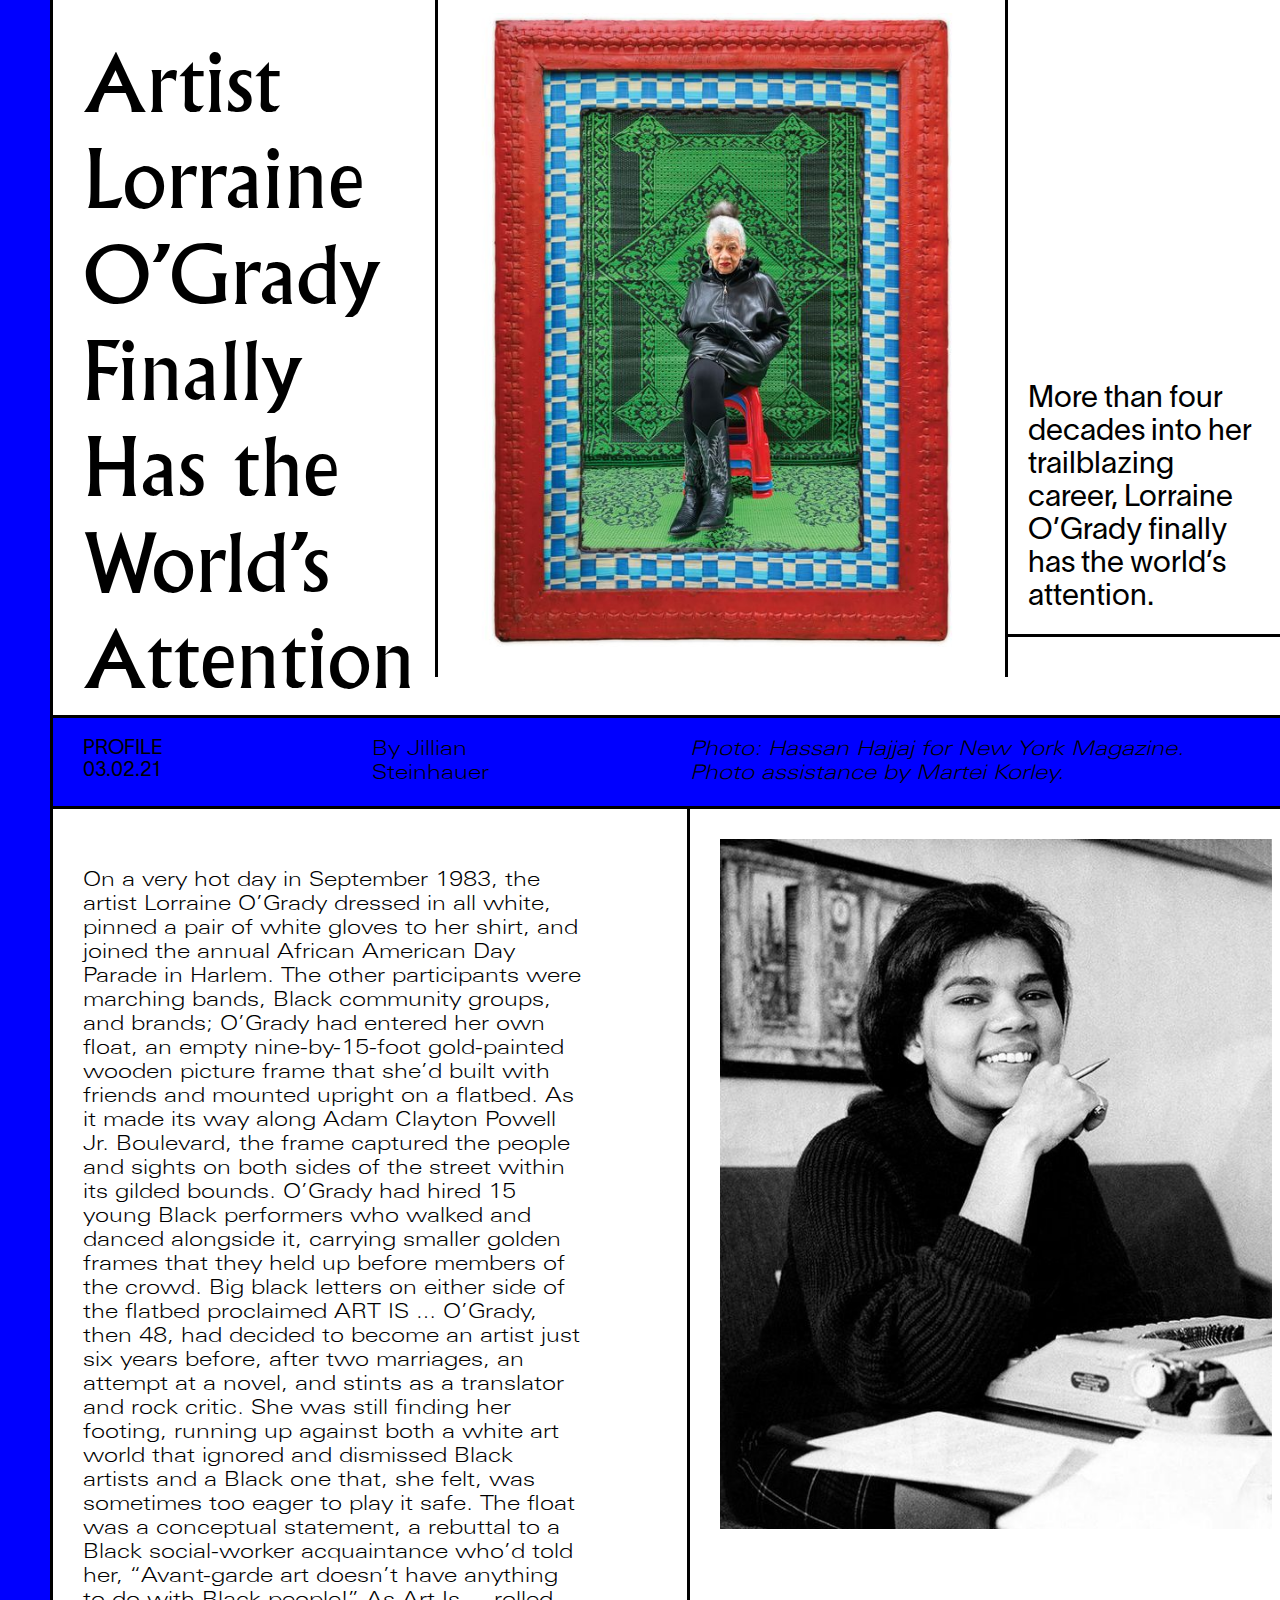
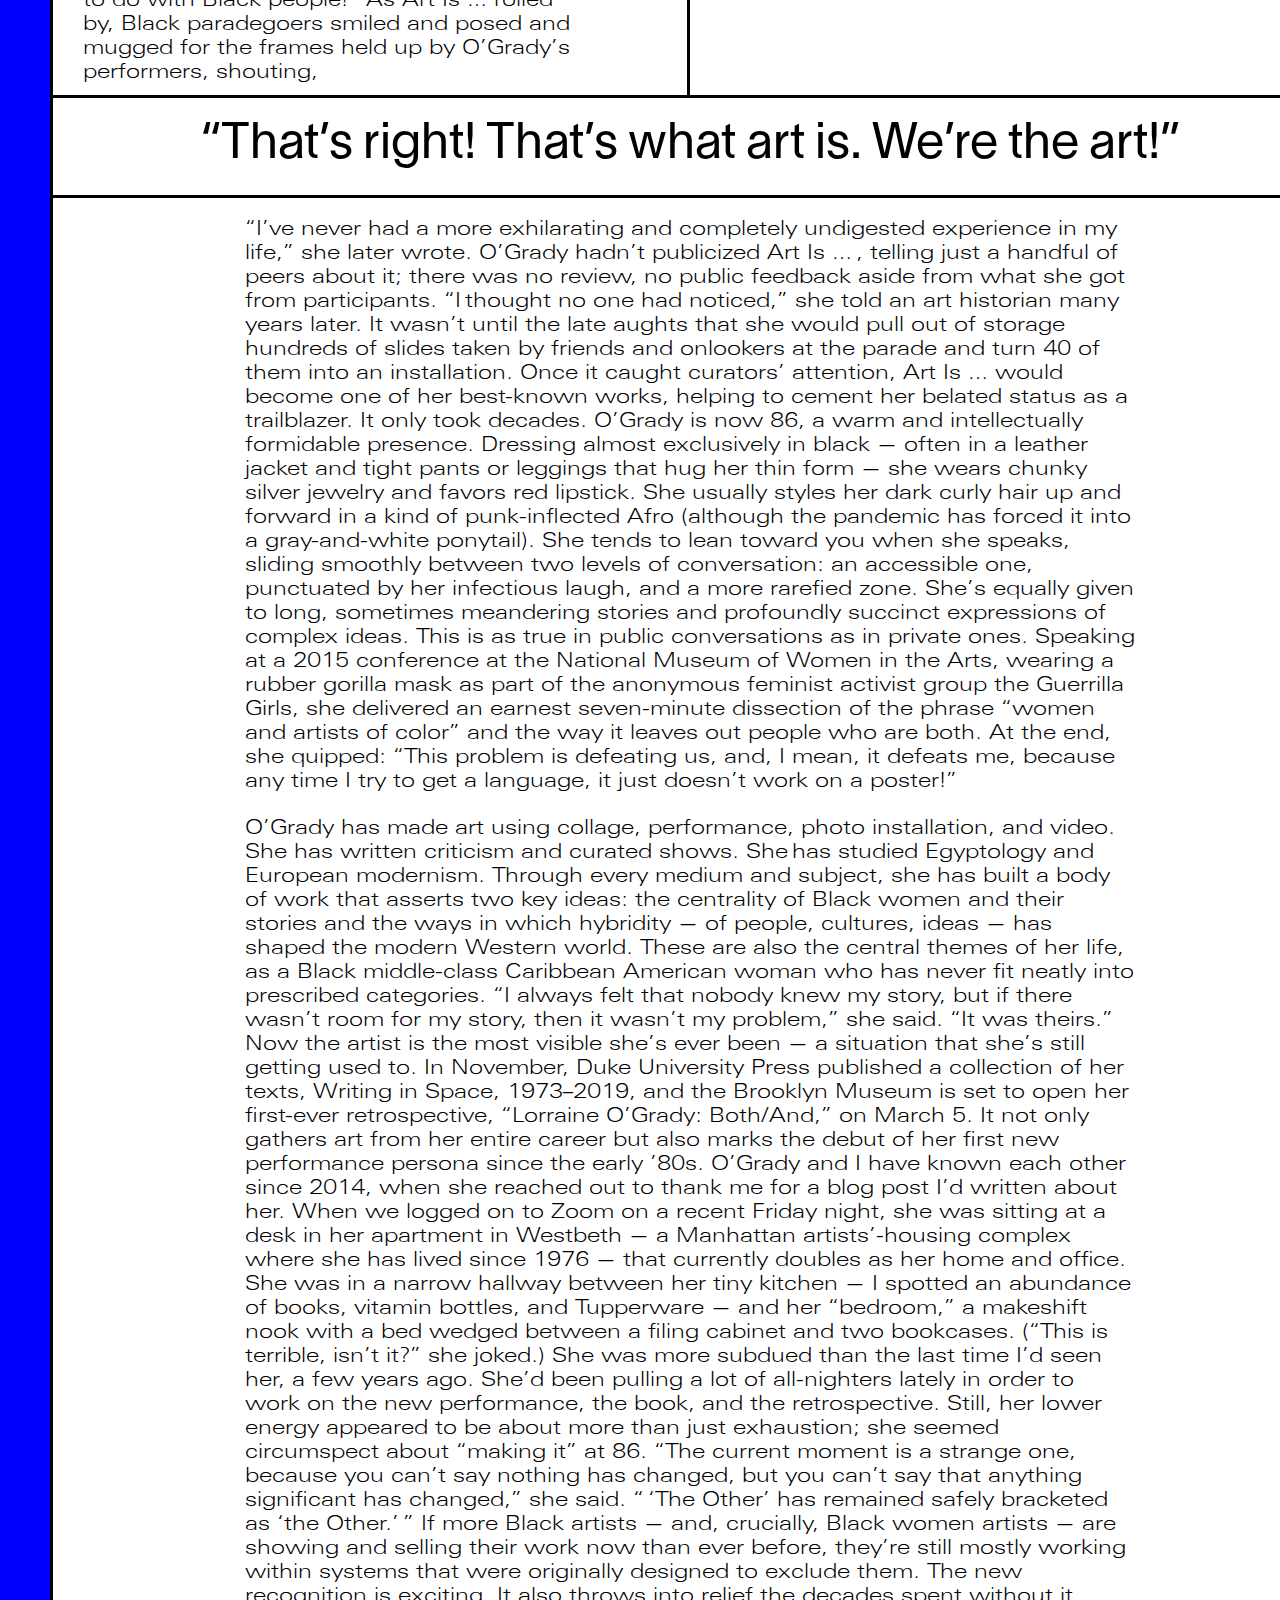
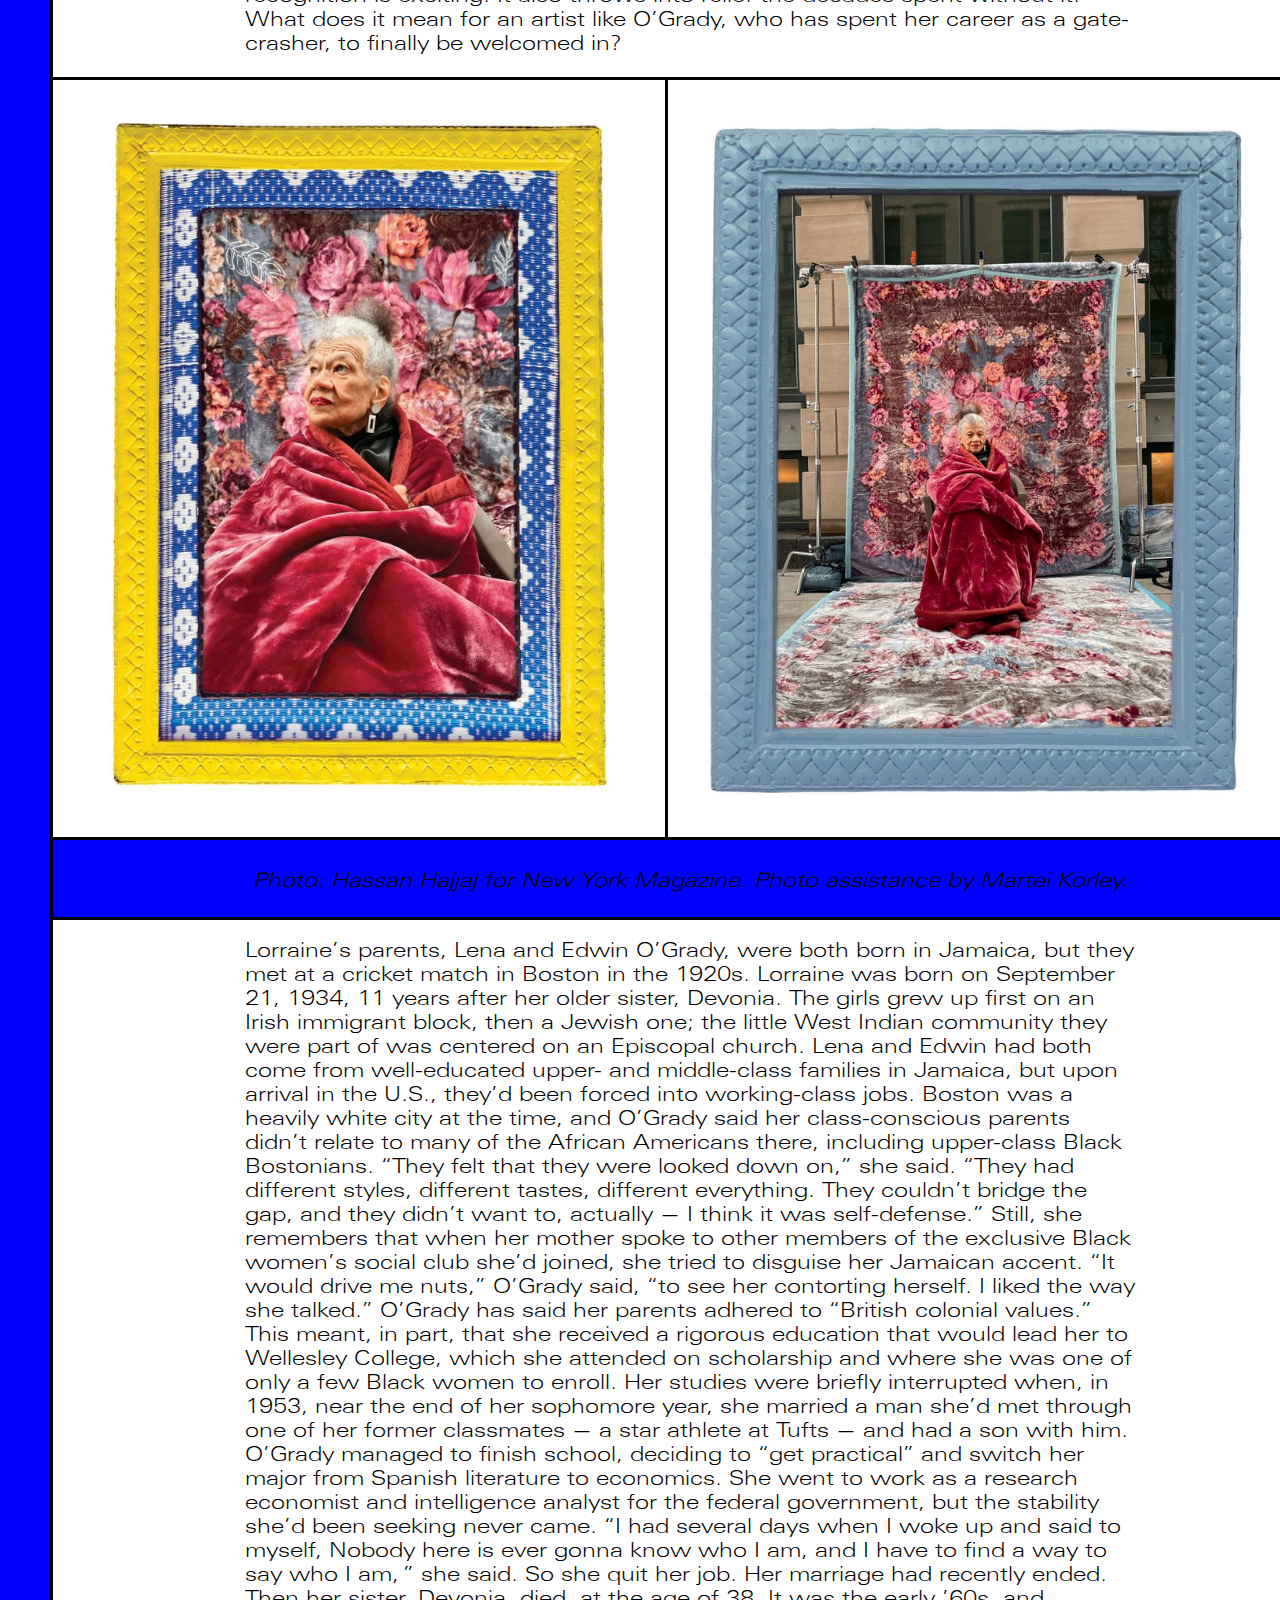
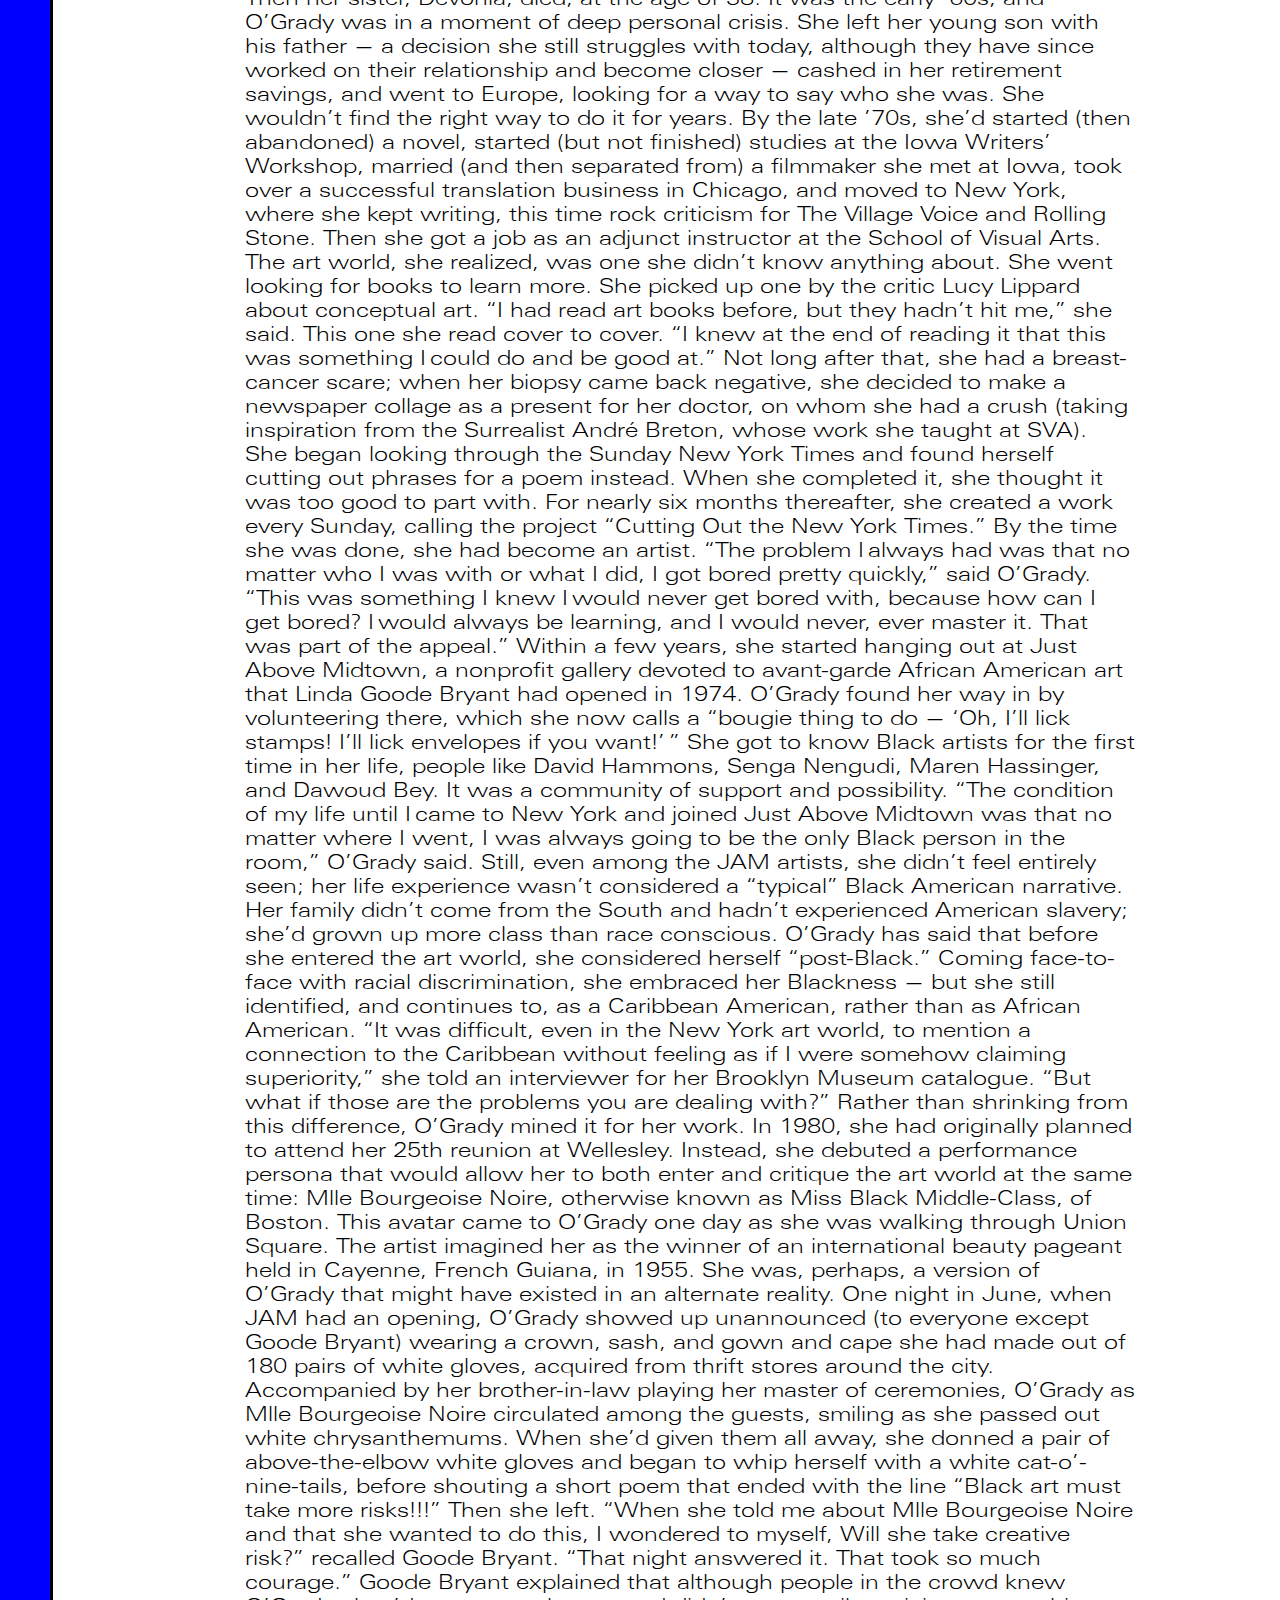
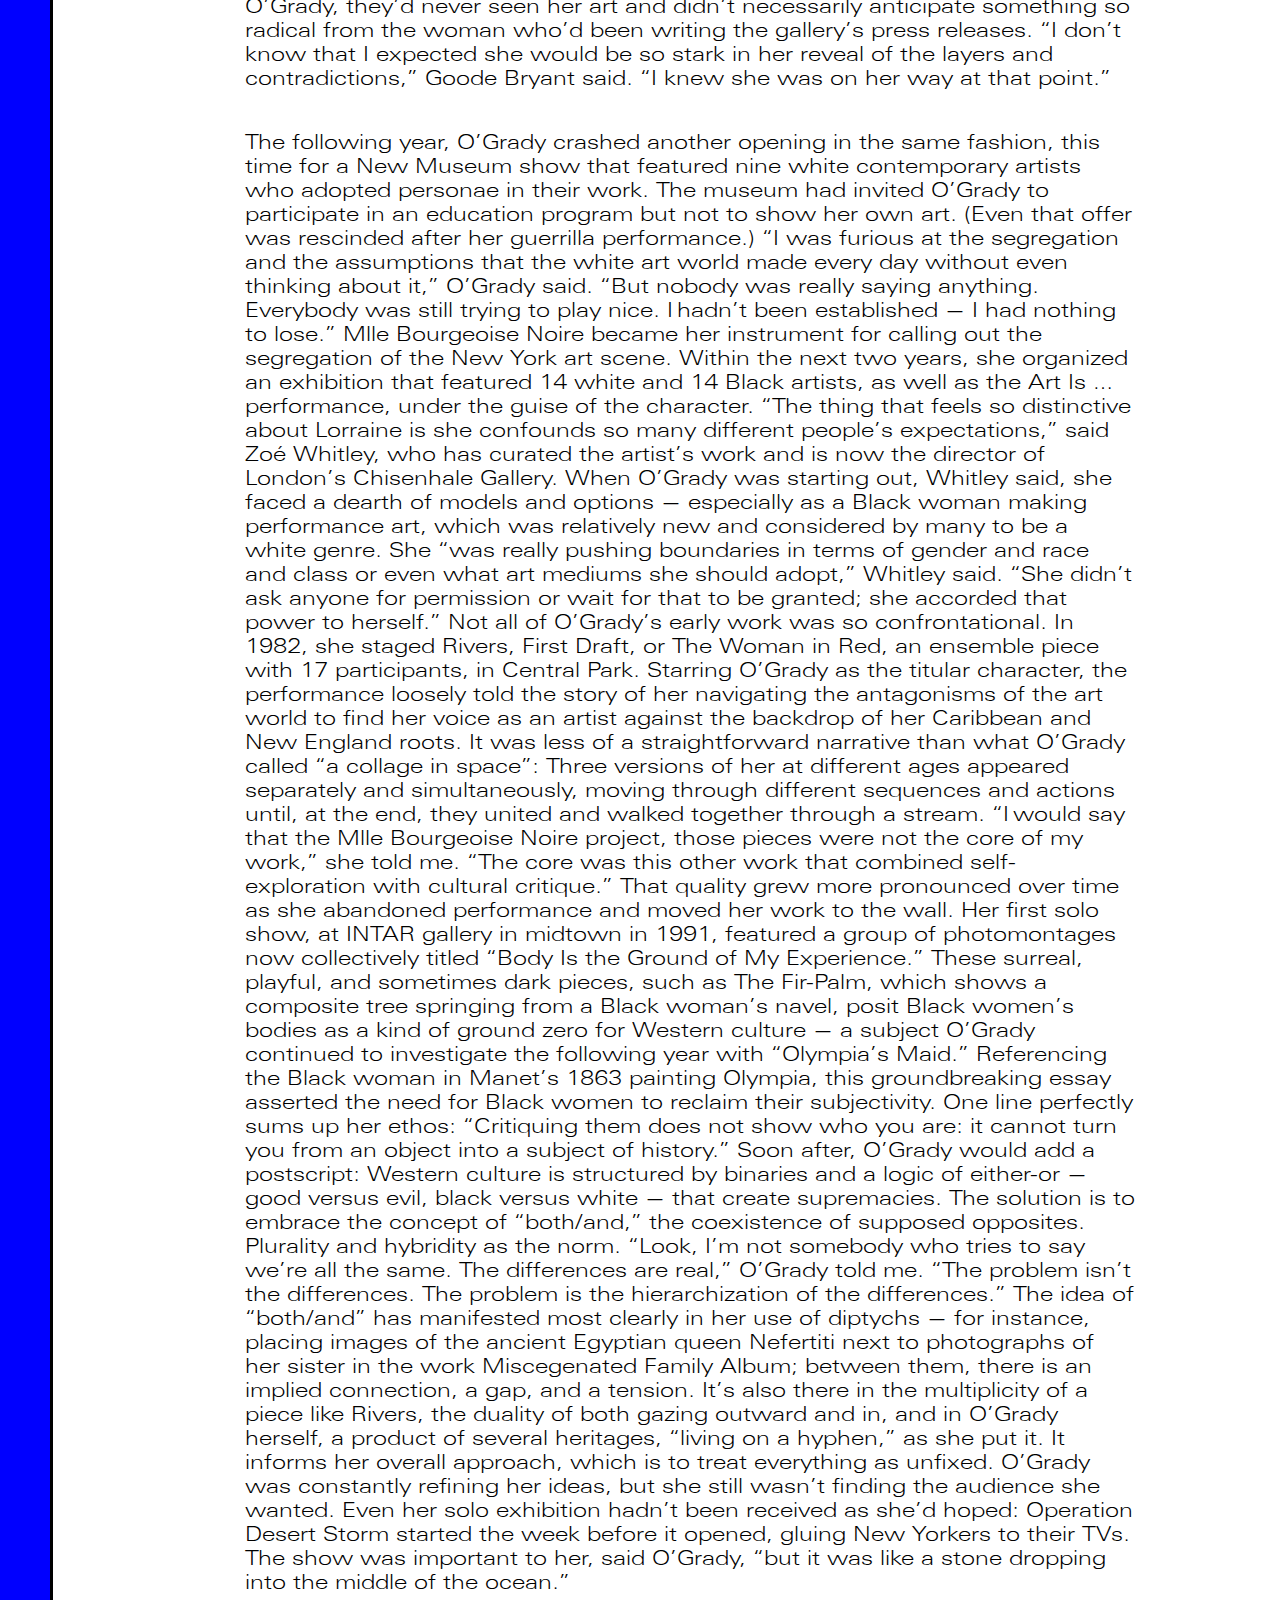
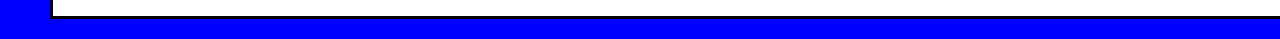
==== index.html @ 6f498f49 "1" ====
<!DOCTYPE html>
<html lang="en">
    <head>
    	<meta http-equiv="x-ua-compatible" content="ie=edge">
        <meta charset="utf-8"> 
       	<meta name="viewport" content="width=device-width, initial-scale=1">
        <title>Grad Type 2 / Project 2</title>

        <link rel="stylesheet" href="style.css">

    </head>

    <body>
        
        <div class="intro">
       
                <p class= "title"> Artist Lorraine O’Grady Finally Has the World’s Attention</p>
         <img class="imageone" src="images/imageone.jpg" alt="Lorraine O'Grady Seated in Chair" ></img>
         <p class="subheader"> More than four decades into her trailblazing career, Lorraine O’Grady finally has the world’s attention.</p>
         
         
        </div>
                
            
            <div class="byline">
                <p class= "profile"> PROFILE 03.02.21</p>
                <p class="author">By Jillian Steinhauer</p>
                <p class="caption">Photo: Hassan Hajjaj for New York Magazine. <br>Photo assistance by Martei Korley.</p>
                
        </div>
  
    
    </div>
    

        </div>

       
        <div class ="flex-container-one">
            <p class="bodyone">On a very hot day in September 1983, the artist Lorraine O’Grady dressed in all white, pinned a pair of white gloves to her shirt, and joined the annual African American Day Parade in Harlem. The other participants were marching bands, Black community groups, and brands; O’Grady had entered her own float, an empty nine-by-15-foot gold-painted wooden picture frame that she’d built with friends and mounted upright on a flatbed. As it made its way along Adam Clayton Powell Jr. Boulevard, the frame captured the people and sights on both sides of the street within its gilded bounds. O’Grady had hired 15 young Black performers who walked and danced alongside it, carrying smaller golden frames that they held up before members of the crowd. Big black letters on either side of the flatbed proclaimed ART IS …

                O’Grady, then 48, had decided to become an artist just six years before, after two marriages, an attempt at a novel, and stints as a translator and rock critic. She was still finding her footing, running up against both a white art world that ignored and dismissed Black artists and a Black one that, she felt, was sometimes too eager to play it safe. The float was a conceptual statement, a rebuttal to a Black social-worker acquaintance who’d told her, “Avant-garde art doesn’t have anything to do with Black people!” As Art Is … rolled by, Black paradegoers smiled and posed and mugged for the frames held up by O’Grady’s performers, shouting, </p>
            
                <img class="imagetwo"src="images/imagetwo.jpg" alt="Smiling Lorraine O'Grady in her apartment in 1962 in Copenhagen."></img>
               
            </div>

            <p class="pullquote">  “That’s right! That’s what art is. We’re the art!”<p>
                
            <div class="flex-container-two">
            

                <p> “I’ve never had a more exhilarating and completely undigested experience in my life,” she later wrote.
                
                O’Grady hadn’t publicized Art Is … , telling just a handful of peers about it; there was no review, no public feedback aside from what she got from participants. “I thought no one had noticed,” she told an art historian many years later. It wasn’t until the late aughts that she would pull out of storage hundreds of slides taken by friends and onlookers at the parade and turn 40 of them into an installation. Once it caught curators’ attention, Art Is … would become one of her best-known works, helping to cement her belated status as a trailblazer. It only took decades.
                
                O’Grady is now 86, a warm and intellectually formidable presence. Dressing almost exclusively in black — often in a leather jacket and tight pants or leggings that hug her thin form — she wears chunky silver jewelry and favors red lipstick. She usually styles her dark curly hair up and forward in a kind of punk-inflected Afro (although the pandemic has forced it into a gray-and-white ponytail). She tends to lean toward you when she speaks, sliding smoothly between two levels of conversation: an accessible one, punctuated by her infectious laugh, and a more rarefied zone. She’s equally given to long, sometimes meandering stories and profoundly succinct expressions of complex ideas.
                
                This is as true in public conversations as in private ones. Speaking at a 2015 conference at the National Museum of Women in the Arts, wearing a rubber gorilla mask as part of the anonymous feminist activist group the Guerrilla Girls, she delivered an earnest seven-minute dissection of the phrase “women and artists of color” and the way it leaves out people who are both. At the end, she quipped: “This problem is defeating us, and, I mean, it defeats me, because any time I try to get a language, it just doesn’t work on a poster!”</p>

      

     
                
    </div>
</div>

<div class ="flex-container-two">
    <p>O’Grady has made art using collage, performance, photo installation, and video. She has written criticism and curated shows. She has studied Egyptology and European modernism. Through every medium and subject, she has built a body of work that asserts two key ideas: the centrality of Black women and their stories and the ways in which hybridity — of people, cultures, ideas — has shaped the modern Western world. These are also the central themes of her life, as a Black middle-class Caribbean American woman who has never fit neatly into prescribed categories. “I always felt that nobody knew my story, but if there wasn’t room for my story, then it wasn’t my problem,” she said. “It was theirs.”

        Now the artist is the most visible she’s ever been — a situation that she’s still getting used to. In November, Duke University Press published a collection of her texts, Writing in Space, 1973–2019, and the Brooklyn Museum is set to open her first-ever retrospective, “Lorraine O’Grady: Both/And,” on March 5. It not only gathers art from her entire career but also marks the debut of her first new performance persona since the early ’80s.
        
        O’Grady and I have known each other since 2014, when she reached out to thank me for a blog post I’d written about her. When we logged on to Zoom on a recent Friday night, she was sitting at a desk in her apartment in Westbeth — a Manhattan artists’-housing complex where she has lived since 1976 — that currently doubles as her home and office. She was in a narrow hallway between her tiny kitchen — I spotted an abundance of books, vitamin bottles, and Tupperware — and her “bedroom,” a makeshift nook with a bed wedged between a filing cabinet and two bookcases. (“This is terrible, isn’t it?” she joked.) She was more subdued than the last time I’d seen her, a few years ago. She’d been pulling a lot of all-nighters lately in order to work on the new performance, the book, and the retrospective. Still, her lower energy appeared to be about more than just exhaustion; she seemed circumspect about “making it” at 86.
        
        “The current moment is a strange one, because you can’t say nothing has changed, but you can’t say that anything significant has changed,” she said. “ ‘The Other’ has remained safely bracketed as ‘the Other.’ ” If more Black artists — and, crucially, Black women artists — are showing and selling their work now than ever before, they’re still mostly working within systems that were originally designed to exclude them. The new recognition is exciting. It also throws into relief the decades spent without it. What does it mean for an artist like O’Grady, who has spent her career as a gate-crasher, to finally be welcomed in?

    </p>

</div>
</div>

  <div class="sides">

  <img class="imagethree" src="images/imagethree.jpg" alt="Close-up of Lorraine O'Grady Seated in Chair" >
    <img class="imagefour" src="images/imagefour.jpg" alt="Close-up of Lorraine O'Grady Seated in Chair" ></div>

    <div>
        <p class="captionthree">Photo: Hassan Hajjaj for New York Magazine. Photo assistance by Martei Korley.</p>


</div>

<div class="flexbox-container-three">
    <p>Lorraine’s parents, Lena and Edwin O’Grady, were both born in Jamaica, but they met at a cricket match in Boston in the 1920s. Lorraine was born on September 21, 1934, 11 years after her older sister, Devonia. The girls grew up first on an Irish immigrant block, then a Jewish one; the little West Indian community they were part of was centered on an Episcopal church. Lena and Edwin had both come from well-educated upper- and middle-class families in Jamaica, but upon arrival in the U.S., they’d been forced into working-class jobs.

        Boston was a heavily white city at the time, and O’Grady said her class-conscious parents didn’t relate to many of the African Americans there, including upper-class Black Bostonians. “They felt that they were looked down on,” she said. “They had different styles, different tastes, different everything. They couldn’t bridge the gap, and they didn’t want to, actually — I think it was self-defense.” Still, she remembers that when her mother spoke to other members of the exclusive Black women’s social club she’d joined, she tried to disguise her Jamaican accent. “It would drive me nuts,” O’Grady said, “to see her contorting herself. I liked the way she talked.”
        
        O’Grady has said her parents adhered to “British colonial values.” This meant, in part, that she received a rigorous education that would lead her to Wellesley College, which she attended on scholarship and where she was one of only a few Black women to enroll. Her studies were briefly interrupted when, in 1953, near the end of her sophomore year, she married a man she’d met through one of her former classmates — a star athlete at Tufts — and had a son with him. O’Grady managed to finish school, deciding to “get practical” and switch her major from Spanish literature to economics. She went to work as a research economist and intelligence analyst for the federal government, but the stability she’d been seeking never came.
        
        “I had several days when I woke up and said to myself, Nobody here is ever gonna know who I am, and I have to find a way to say who I am, ” she said. So she quit her job. Her marriage had recently ended. Then her sister, Devonia, died, at the age of 38. It was the early ’60s, and O’Grady was in a moment of deep personal crisis. She left her young son with his father — a decision she still struggles with today, although they have since worked on their relationship and become closer — cashed in her retirement savings, and went to Europe, looking for a way to say who she was.
        
        She wouldn’t find the right way to do it for years. By the late ’70s, she’d started (then abandoned) a novel, started (but not finished) studies at the Iowa Writers’ Workshop, married (and then separated from) a filmmaker she met at Iowa, took over a successful translation business in Chicago, and moved to New York, where she kept writing, this time rock criticism for The Village Voice and Rolling Stone. Then she got a job as an adjunct instructor at the School of Visual Arts. The art world, she realized, was one she didn’t know anything about. She went looking for books to learn more. She picked up one by the critic Lucy Lippard about conceptual art. “I had read art books before, but they hadn’t hit me,” she said. This one she read cover to cover. “I knew at the end of reading it that this was something I could do and be good at.”
        
        Not long after that, she had a breast-cancer scare; when her biopsy came back negative, she decided to make a newspaper collage as a present for her doctor, on whom she had a crush (taking inspiration from the Surrealist André Breton, whose work she taught at SVA). She began looking through the Sunday New York Times and found herself cutting out phrases for a poem instead. When she completed it, she thought it was too good to part with. For nearly six months thereafter, she created a work every Sunday, calling the project “Cutting Out the New York Times.” By the time she was done, she had become an artist. “The problem I always had was that no matter who I was with or what I did, I got bored pretty quickly,” said O’Grady. “This was something I knew I would never get bored with, because how can I get bored? I would always be learning, and I would never, ever master it. That was part of the appeal.”
        
        Within a few years, she started hanging out at Just Above Midtown, a nonprofit gallery devoted to avant-garde African American art that Linda Goode Bryant had opened in 1974. O’Grady found her way in by volunteering there, which she now calls a “bougie thing to do — ‘Oh, I’ll lick stamps! I’ll lick envelopes if you want!’ ” She got to know Black artists for the first time in her life, people like David Hammons, Senga Nengudi, Maren Hassinger, and Dawoud Bey. It was a community of support and possibility. “The condition of my life until I came to New York and joined Just Above Midtown was that no matter where I went, I was always going to be the only Black person in the room,” O’Grady said.
        
        Still, even among the JAM artists, she didn’t feel entirely seen; her life experience wasn’t considered a “typical” Black American narrative. Her family didn’t come from the South and hadn’t experienced American slavery; she’d grown up more class than race conscious. O’Grady has said that before she entered the art world, she considered herself “post-Black.” Coming face-to-face with racial discrimination, she embraced her Blackness — but she still identified, and continues to, as a Caribbean American, rather than as African American. “It was difficult, even in the New York art world, to mention a connection to the Caribbean without feeling as if I were somehow claiming superiority,” she told an interviewer for her Brooklyn Museum catalogue. “But what if those are the problems you are dealing with?”
        
        Rather than shrinking from this difference, O’Grady mined it for her work. In 1980, she had originally planned to attend her 25th reunion at Wellesley. Instead, she debuted a performance persona that would allow her to both enter and critique the art world at the same time: Mlle Bourgeoise Noire, otherwise known as Miss Black Middle-Class, of Boston. This avatar came to O’Grady one day as she was walking through Union Square. The artist imagined her as the winner of an international beauty pageant held in Cayenne, French Guiana, in 1955. She was, perhaps, a version of O’Grady that might have existed in an alternate reality.
        
        One night in June, when JAM had an opening, O’Grady showed up unannounced (to everyone except Goode Bryant) wearing a crown, sash, and gown and cape she had made out of 180 pairs of white gloves, acquired from thrift stores around the city. Accompanied by her brother-in-law playing her master of ceremonies, O’Grady as Mlle Bourgeoise Noire circulated among the guests, smiling as she passed out white chrysanthemums. When she’d given them all away, she donned a pair of above-the-elbow white gloves and began to whip herself with a white cat-o’-nine-tails, before shouting a short poem that ended with the line “Black art must take more risks!!!” Then she left.
        
        “When she told me about Mlle Bourgeoise Noire and that she wanted to do this, I wondered to myself, Will she take creative risk?” recalled Goode Bryant. “That night answered it. That took so much courage.” Goode Bryant explained that although people in the crowd knew O’Grady, they’d never seen her art and didn’t necessarily anticipate something so radical from the woman who’d been writing the gallery’s press releases. “I don’t know that I expected she would be so stark in her reveal of the layers and contradictions,” Goode Bryant said. “I knew she was on her way at that point.”</p>

    <p>The following year, O’Grady crashed another opening in the same fashion, this time for a New Museum show that featured nine white contemporary artists who adopted personae in their work. The museum had invited O’Grady to participate in an education program but not to show her own art. (Even that offer was rescinded after her guerrilla performance.) “I was furious at the segregation and the assumptions that the white art world made every day without even thinking about it,” O’Grady said. “But nobody was really saying anything. Everybody was still trying to play nice. I hadn’t been established — I had nothing to lose.” Mlle Bourgeoise Noire became her instrument for calling out the segregation of the New York art scene. Within the next two years, she organized an exhibition that featured 14 white and 14 Black artists, as well as the Art Is … performance, under the guise of the character.

        “The thing that feels so distinctive about Lorraine is she confounds so many different people’s expectations,” said Zoé Whitley, who has curated the artist’s work and is now the director of London’s Chisenhale Gallery. When O’Grady was starting out, Whitley said, she faced a dearth of models and options — especially as a Black woman making performance art, which was relatively new and considered by many to be a white genre. She “was really pushing boundaries in terms of gender and race and class or even what art mediums she should adopt,” Whitley said. “She didn’t ask anyone for permission or wait for that to be granted; she accorded that power to herself.”
        
        Not all of O’Grady’s early work was so confrontational. In 1982, she staged Rivers, First Draft, or The Woman in Red, an ensemble piece with 17 participants, in Central Park. Starring O’Grady as the titular character, the performance loosely told the story of her navigating the antagonisms of the art world to find her voice as an artist against the backdrop of her Caribbean and New England roots. It was less of a straightforward narrative than what O’Grady called “a collage in space”: Three versions of her at different ages appeared separately and simultaneously, moving through different sequences and actions until, at the end, they united and walked together through a stream. “I would say that the Mlle Bourgeoise Noire project, those pieces were not the core of my work,” she told me. “The core was this other work that combined self-exploration with cultural critique.”
        
        That quality grew more pronounced over time as she abandoned performance and moved her work to the wall. Her first solo show, at INTAR gallery in midtown in 1991, featured a group of photomontages now collectively titled “Body Is the Ground of My Experience.” These surreal, playful, and sometimes dark pieces, such as The Fir-Palm, which shows a composite tree springing from a Black woman’s navel, posit Black women’s bodies as a kind of ground zero for Western culture — a subject O’Grady continued to investigate the following year with “Olympia’s Maid.” Referencing the Black woman in Manet’s 1863 painting Olympia, this groundbreaking essay asserted the need for Black women to reclaim their subjectivity. One line perfectly sums up her ethos: “Critiquing them does not show who you are: it cannot turn you from an object into a subject of history.”
        
        Soon after, O’Grady would add a postscript: Western culture is structured by binaries and a logic of either-or — good versus evil, black versus white — that create supremacies. The solution is to embrace the concept of “both/and,” the coexistence of supposed opposites. Plurality and hybridity as the norm. “Look, I’m not somebody who tries to say we’re all the same. The differences are real,” O’Grady told me. “The problem isn’t the differences. The problem is the hierarchization of the differences.”
        
        The idea of “both/and” has manifested most clearly in her use of diptychs — for instance, placing images of the ancient Egyptian queen Nefertiti next to photographs of her sister in the work Miscegenated Family Album; between them, there is an implied connection, a gap, and a tension. It’s also there in the multiplicity of a piece like Rivers, the duality of both gazing outward and in, and in O’Grady herself, a product of several heritages, “living on a hyphen,” as she put it. It informs her overall approach, which is to treat everything as unfixed.
        
        O’Grady was constantly refining her ideas, but she still wasn’t finding the audience she wanted. Even her solo exhibition hadn’t been received as she’d hoped: Operation Desert Storm started the week before it opened, gluing New Yorkers to their TVs. The show was important to her, said O’Grady, “but it was like a stone dropping into the middle of the ocean.”</p>
</div>
        
    </body>
</body>
</html>
---- style.css ----
* {
  box-sizing: border-box;
}

@font-face {
  font-family:'fugue-regular' ;
  src: url('fonts/three/fugue_regular.otf')format('opentype');
}

@font-face {
  font-family:'Universe' ;
  src: url('fonts/four/UniversNextPro-LightExt.otf')format('opentype');
}

@font-face {
  font-family:'Albertus' ;
  src: url('fonts/two/Monotype\ -\ AlbertusMTPro\ copy.otf')format('opentype');
}

@font-face {
  font-family:'Rigraf' ;
  src: url('fonts/one/DXRigraf-SemiBold.otf')format('opentype');
}

@font-face {
  font-family:'Sharp' ;
  src: url('fonts/four/Lausanne-300.otf')format('opentype');
}

body {
  width: 100vw;
  height: 100vh;
  padding: 0;
  overflow:scroll;
  font-size: 20px;
  overflow-x: hidden;
  margin-left:50px;
  margin-top:-20px;
  background-color: blue;
 
}

p{
  font-family: 'Universe';
}

.intro {
  display:flex;
  flex-direction: row;
  flex-wrap:wrap;
  text-align: left;
  margin:0%;
  align-items: flex-start;
  width:100vw;
  border-color: black;
  border-style:solid;
  padding:0;
 background-color: white;
}



.title{
  display: flex;
  flex-direction: column;
  width:30%;
  font-family: 'Albertus';
  font-size: 80px;
  padding-top:20px;
  padding-left:30px;
  padding-right:30px;
  margin:0%;
  padding-top:60px;

 
}

.title:hover{
  color:blue;

}

.imageone{
  display:flex;
  flex-direction: row;
  width:45%;
  border-color: black;
  border-style:solid;
  border-top:none;
  border-bottom: none;
  padding:30px;

}

.subheader{
  display:flex;
  width:22%;
  align-items: right;
  font-size: 30px;
  padding: 20px;
  padding-top:400px;
  text-align: left;
  font-family: 'Sharp';
  border-color: black;
  border-style:solid;
  border-right: none;
  border-left: none;
  border-top:none;
  margin-top:0;
  margin-right:0;

}

.subheader:hover{
  color:white;
  background-color: blue;
}

.byline {
  display:flex;
  flex-direction: row;
  flex-wrap:wrap;
  justify-content: space-between;
  align-content: center;
  text-align: left;
  margin:0%;
  align-items: flex-start;
  width:100%;
  border-color: black;
  border-style:solid;
  padding:0;
  border-top:none;
 
}

.profile{
  display: flex;
  flex-direction: column;
  flex-flow: wrap;
  width:10%;
  padding-left:30px;
  font-family: 'Sharp';


 
}


.author{
  display: flex;
  flex-direction: column;
  width:10%;
  

}

.caption{
  display:flex;
  flex-direction: row;
  width: 50%;
  font-style: italic;
  
}



.flex-container-one {
  display:flex;
  flex-direction: row;
  flex-wrap:wrap;
  text-align: left;
  margin:0%;
  align-items: flex-start;
  width:100%;
  border-color: black;
  border-style:solid;
  border-top:none;
  padding:0;
  background-color: white;
  margin-bottom: 0;

 
}

.bodyone{
  display: flex;
  flex-direction: column;
  width:50%;
  padding-top:20px;
  padding-left:30px;
  padding-right:30px;
  margin:0%;
  padding-top:60px;
  border-color: black;
  border-style:solid;
  border-top:none;
  border-left:none;
  border-bottom: none;
  padding-right:8%;
  padding-bottom: 10px;
  

 
}

.imagetwo{
  display:flex;
  flex-direction: row;
  max-width:48%;
  border-color: black;
  border-style:solid;
  border-top:none;
  border-left:none;
  padding:30px;
  border-right:none;
  border-bottom: none;
  align-items: center;

}

.pullquote {
  display:flex;
  flex-direction: row;
  flex-wrap:wrap;
 justify-content: center;
 padding-top:1.5%;
  text-align: left;
  margin:0%;
  font-family: "Sharp";
  background-color: white;
  font-size: 50px;
  align-items: flex-start;
  width:100%;
  height:100px;
  border-color: black;
  border-style:solid;
  border-top:none;

 
}

.pullquote:hover {
  color:white;
  background-color: blue;
}

.flex-container-two {
  display:flex;
  flex-direction: row;
  flex-wrap:wrap;
  text-align: left;
  margin:0%;
  align-items: flex-start;
  width:100%;
  border-color: black;
  border-style:solid;
  border-top:none;
  padding-right:15%;
  padding-left:15%;
  background-color: white;
  margin-bottom: 0;
  margin-top:-20px;
  

 
}


.sides {
  display:flex;
  flex-direction: row;
  flex-wrap:wrap;
  text-align: left;
  margin:0%;
  align-items: flex-start;
  width:100%;
  border-color: black;
  border-style:solid;
  border-top:none;
  padding:0;
  background-color: white;
  margin-bottom: 0;

 
}

.imagethree{
  display:flex;
  flex-direction: row;
  width:48%;
  border-color: black;
  border-style:solid;
  border-top:none;
  border-bottom: none;
  padding:30px;
  border-right:none;
  border-left:none;

}

.imagefour{
  display:flex;
  flex-direction: row;
  width:49%;
  border-color: black;
  border-style:solid;
  border-top:none;
  border-bottom: none;
  padding:30px;

}

.captionthree {
  display:flex;
  flex-direction: row;
  flex-wrap:wrap;
  justify-content: center;
  text-align: center;
  margin:0%;
  width:100%;
  border-color: black;
  border-style:solid;
  padding:0;
  border-top:none;
  height: 80px;
  padding-top: 30px;
  font-style: italic;
}

.flexbox-container-three {
  display:flex;
  flex-direction: row;
  flex-wrap:wrap;
  text-align: left;
  margin:0%;
  align-items: flex-start;
  width:100%;
  border-color: black;
  border-style:solid;
  border-top:none;
  padding-right:15%;
  padding-left:15%;
  background-color: white;
  margin-bottom: 0;

  

 
}
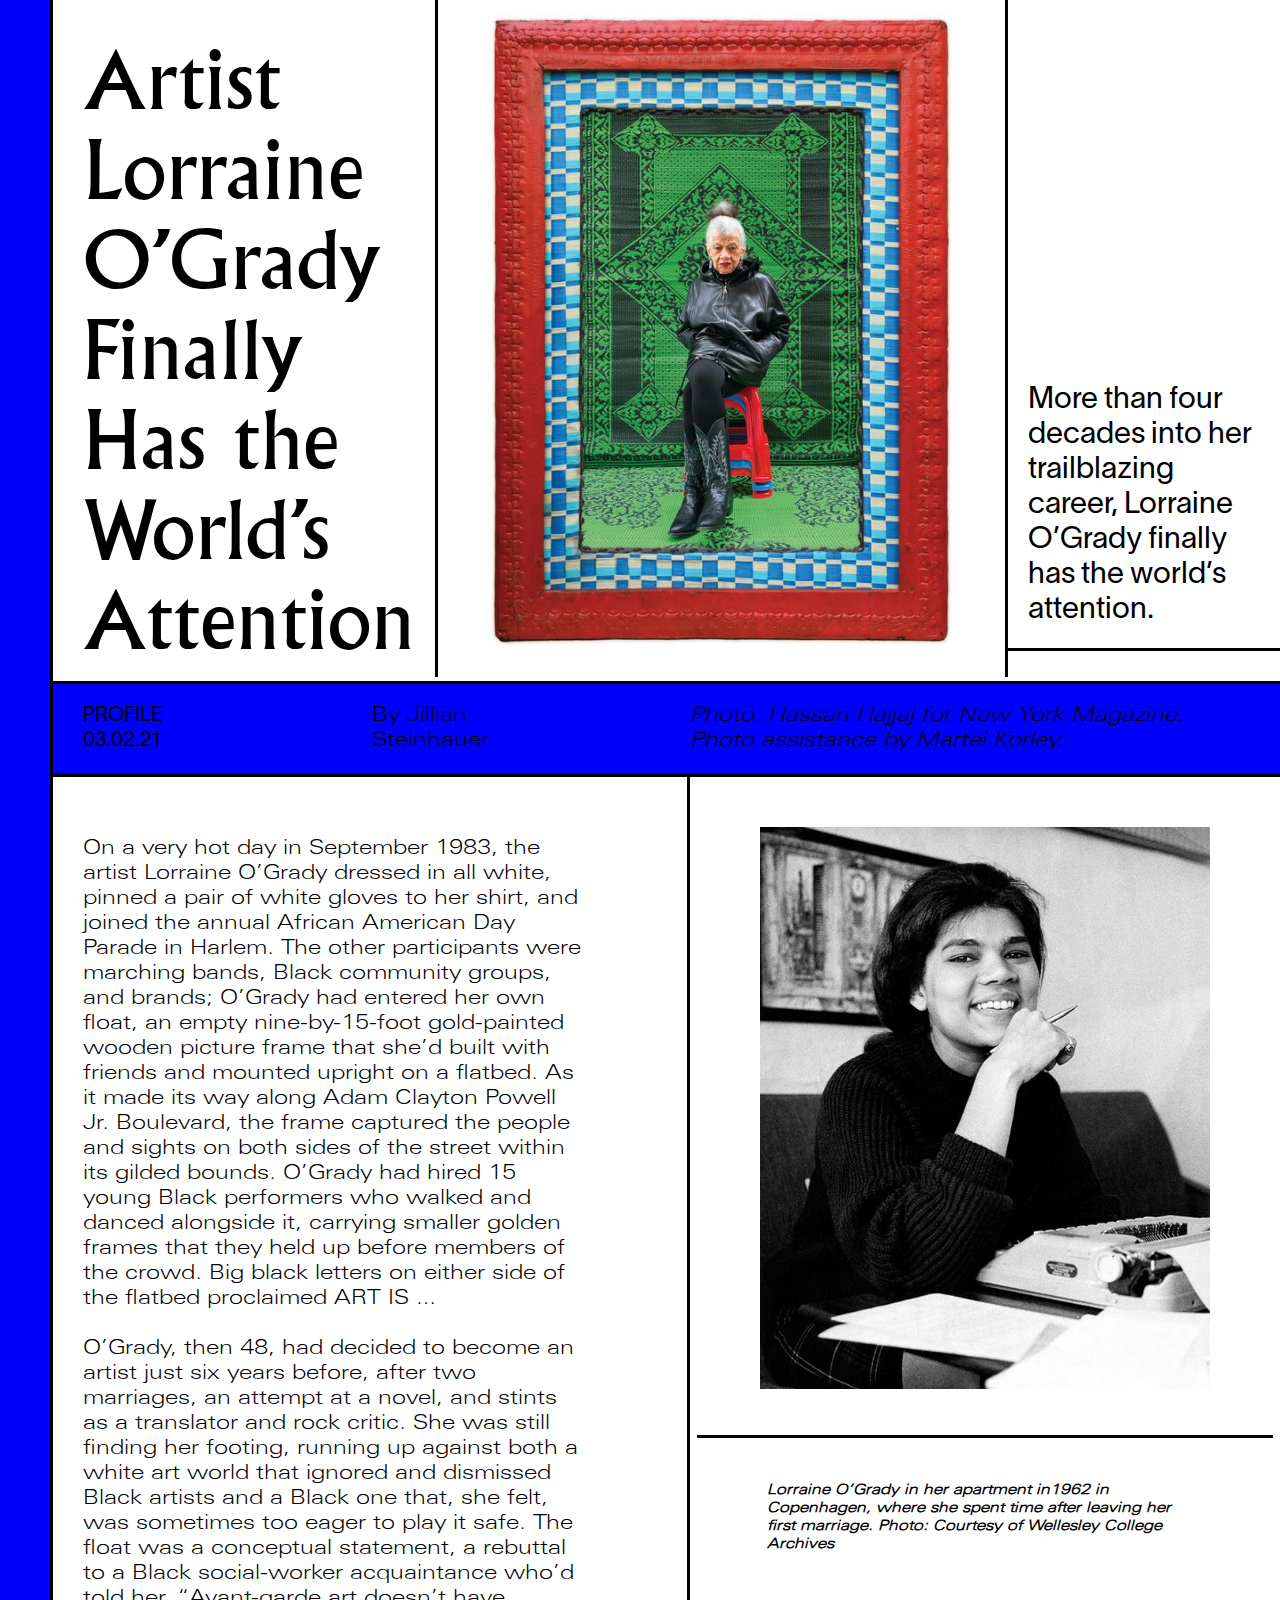
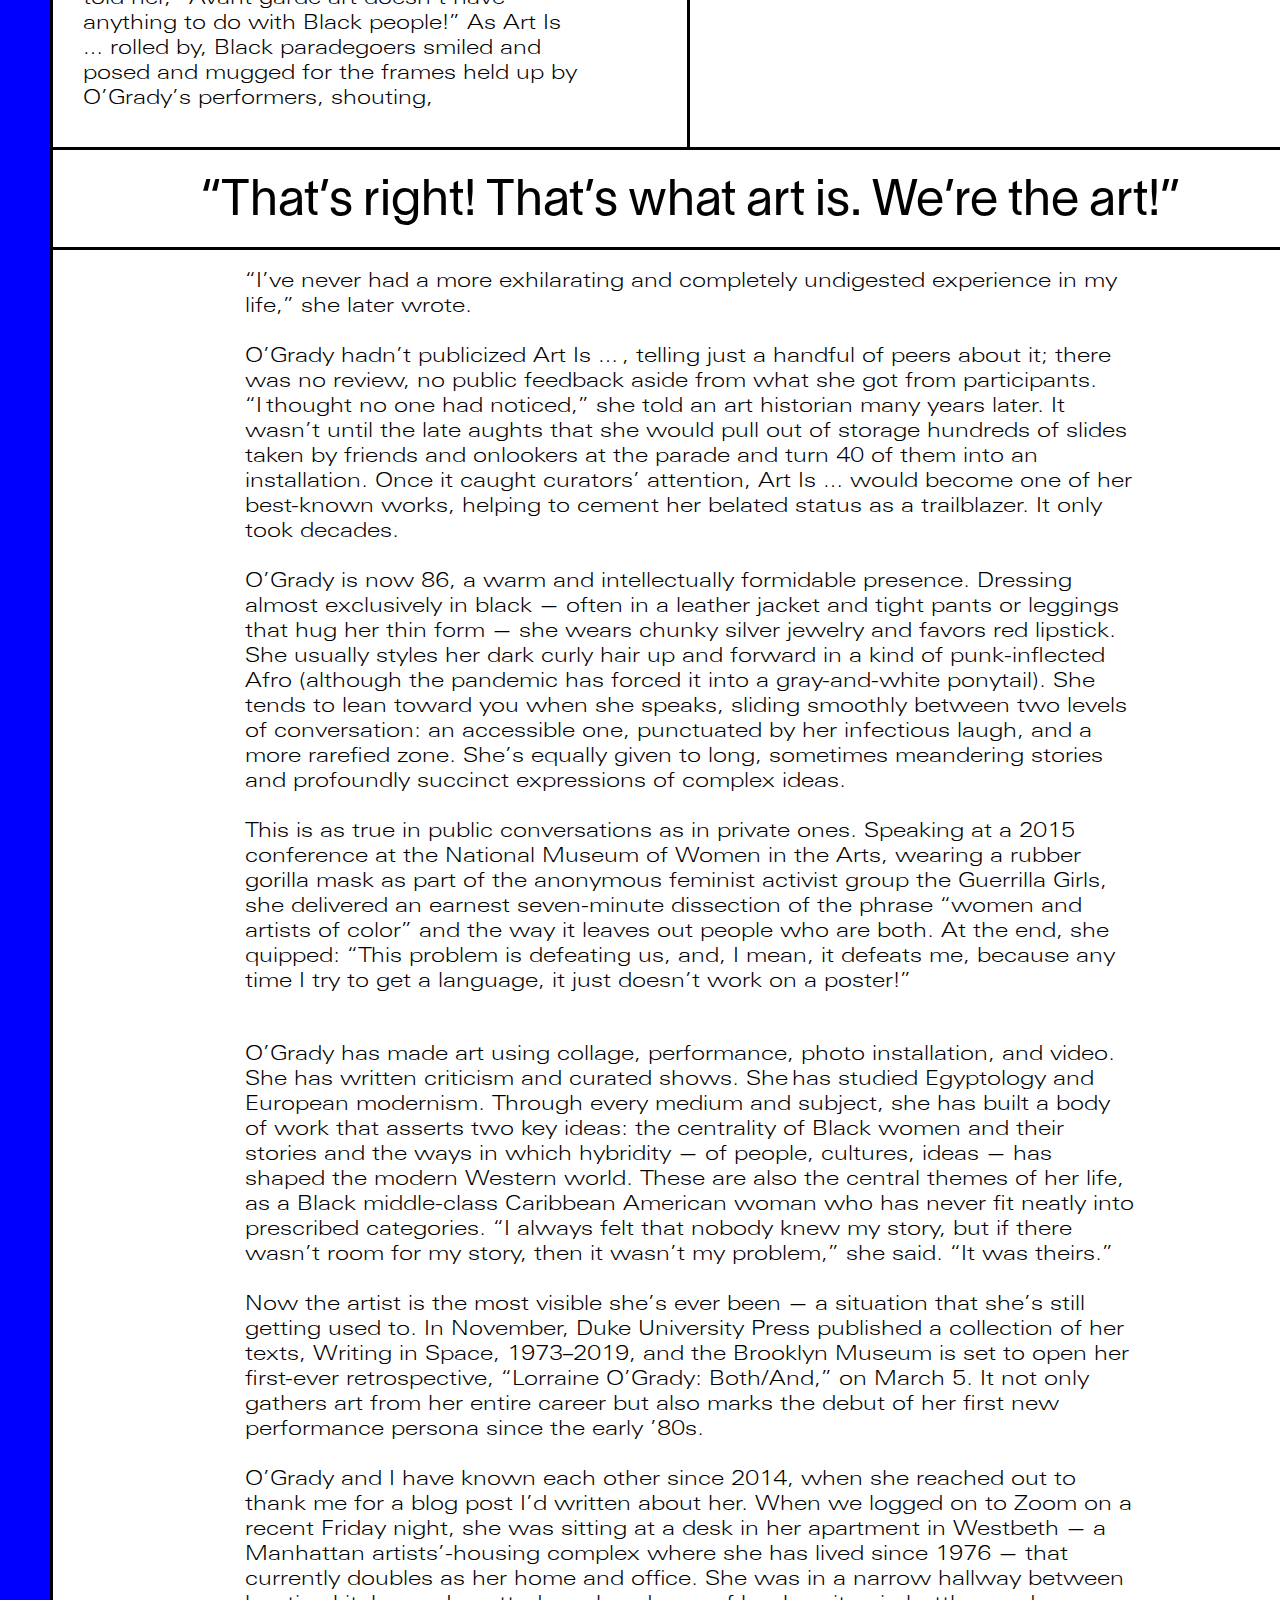
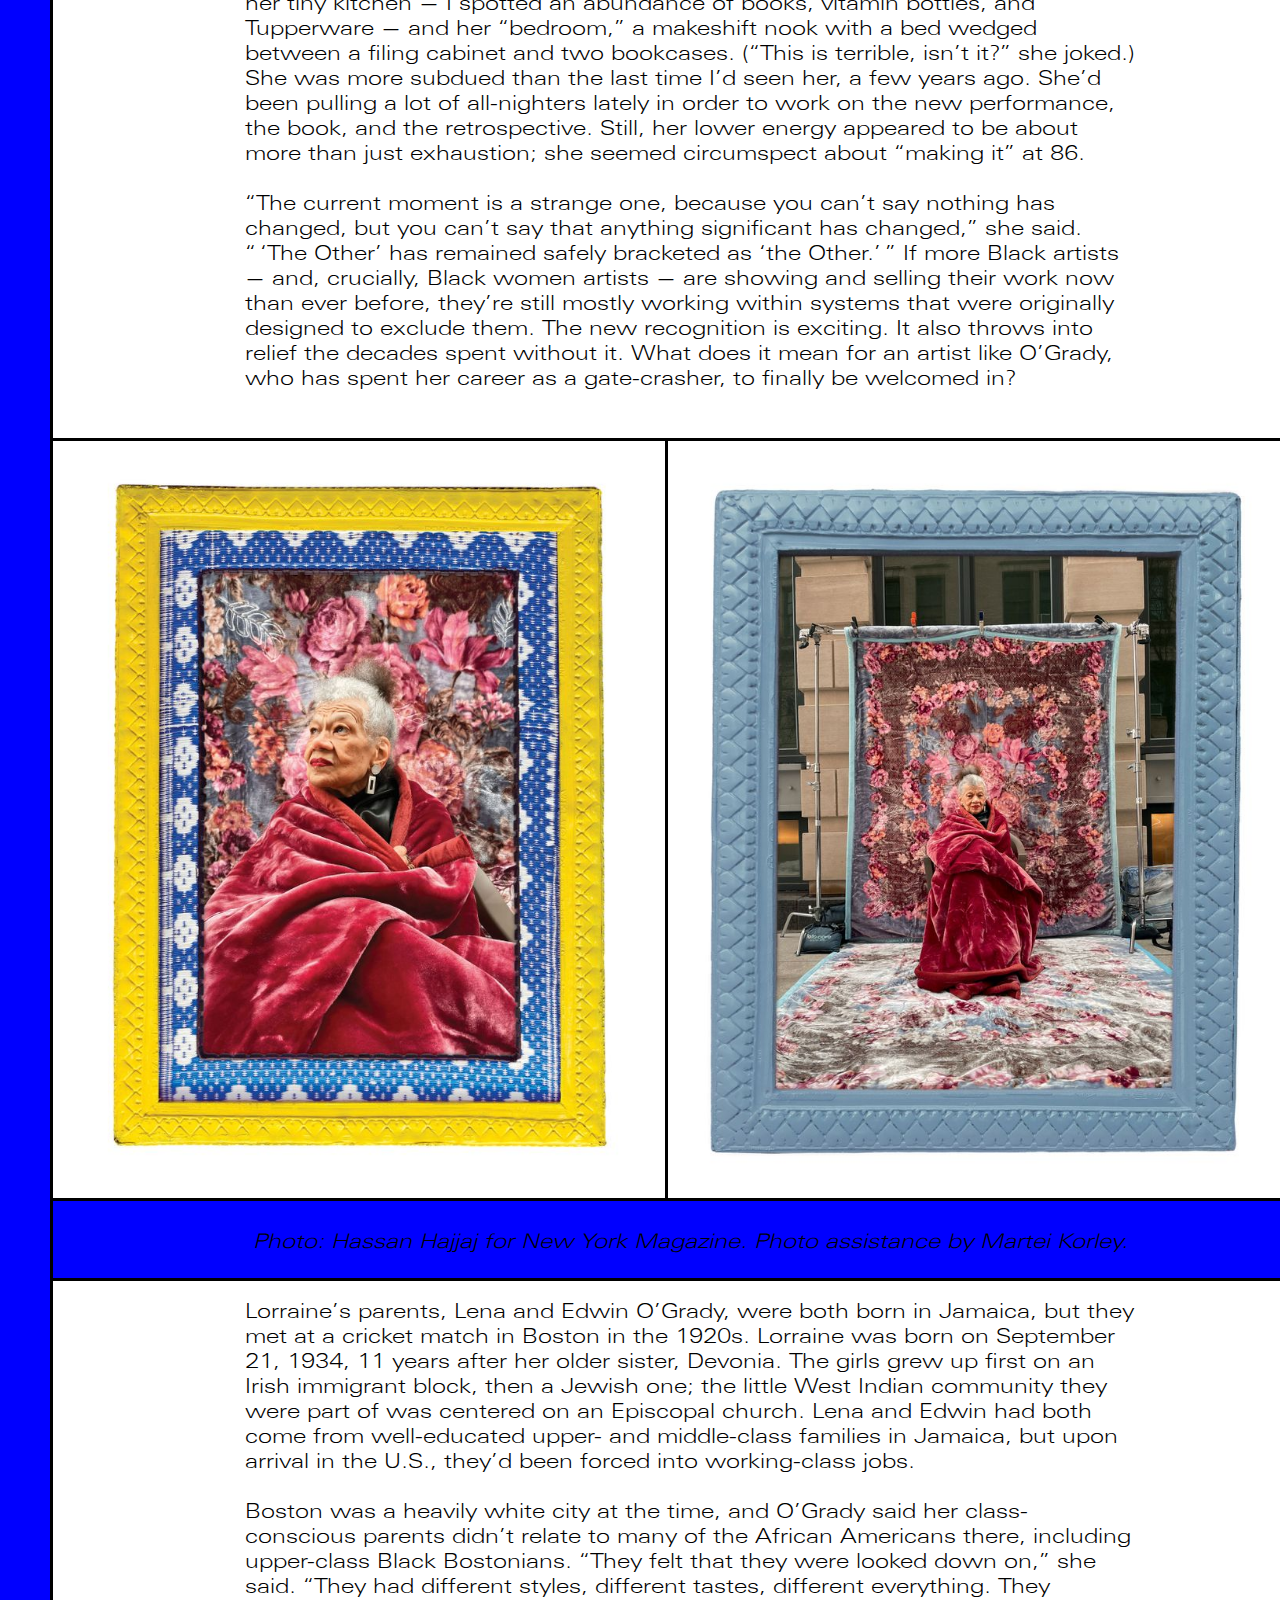
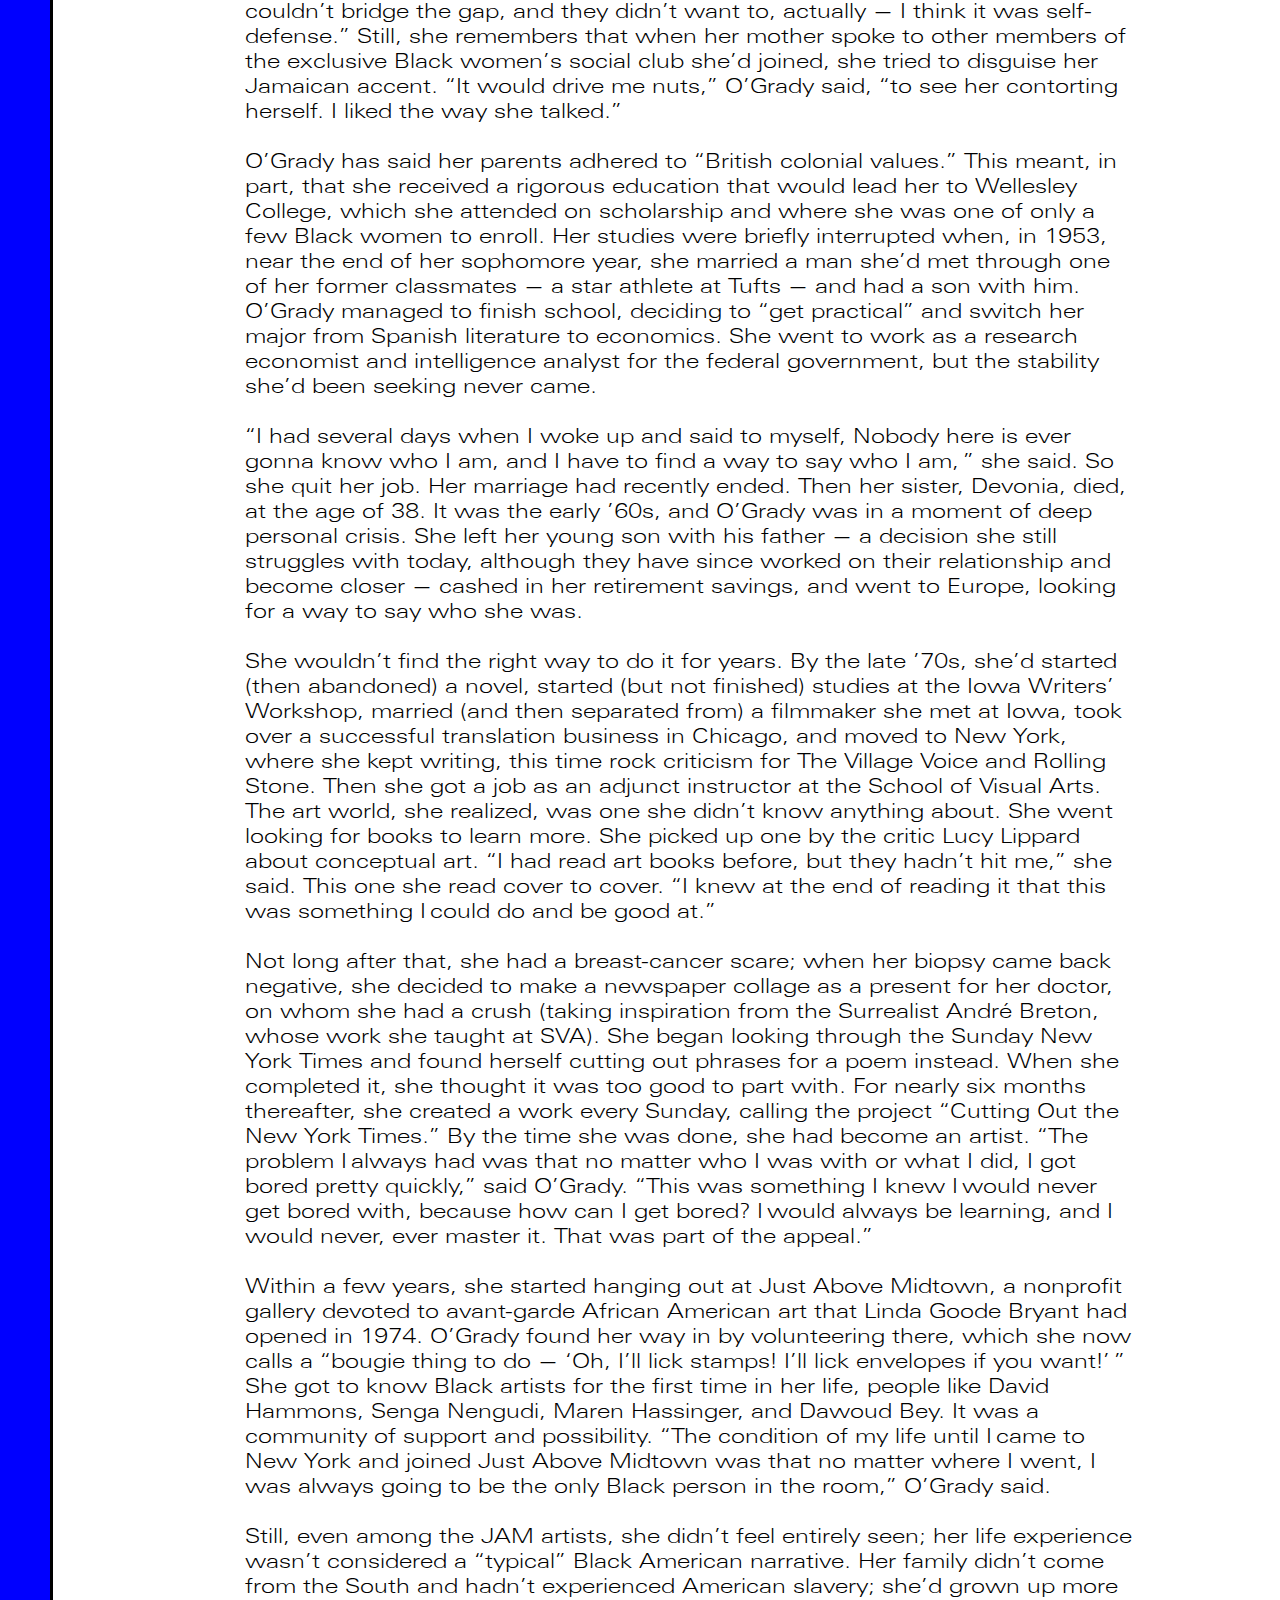
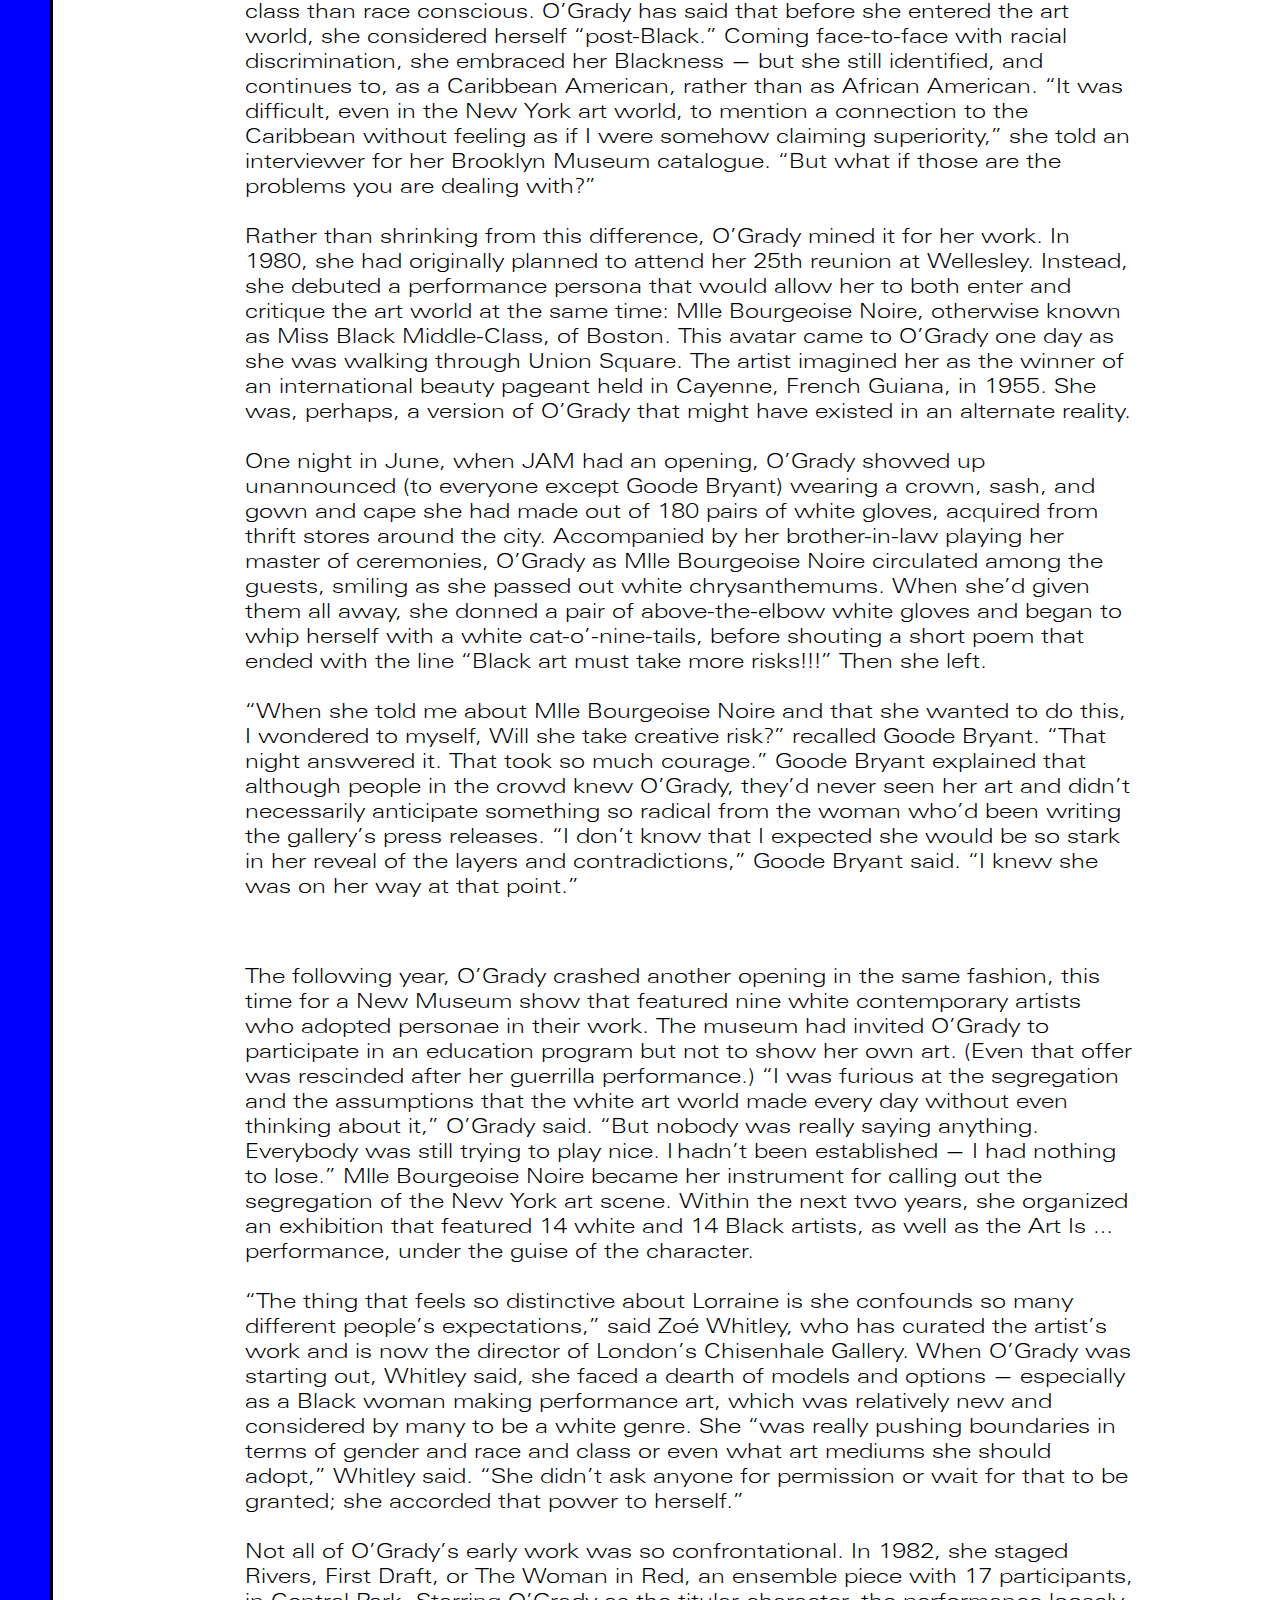
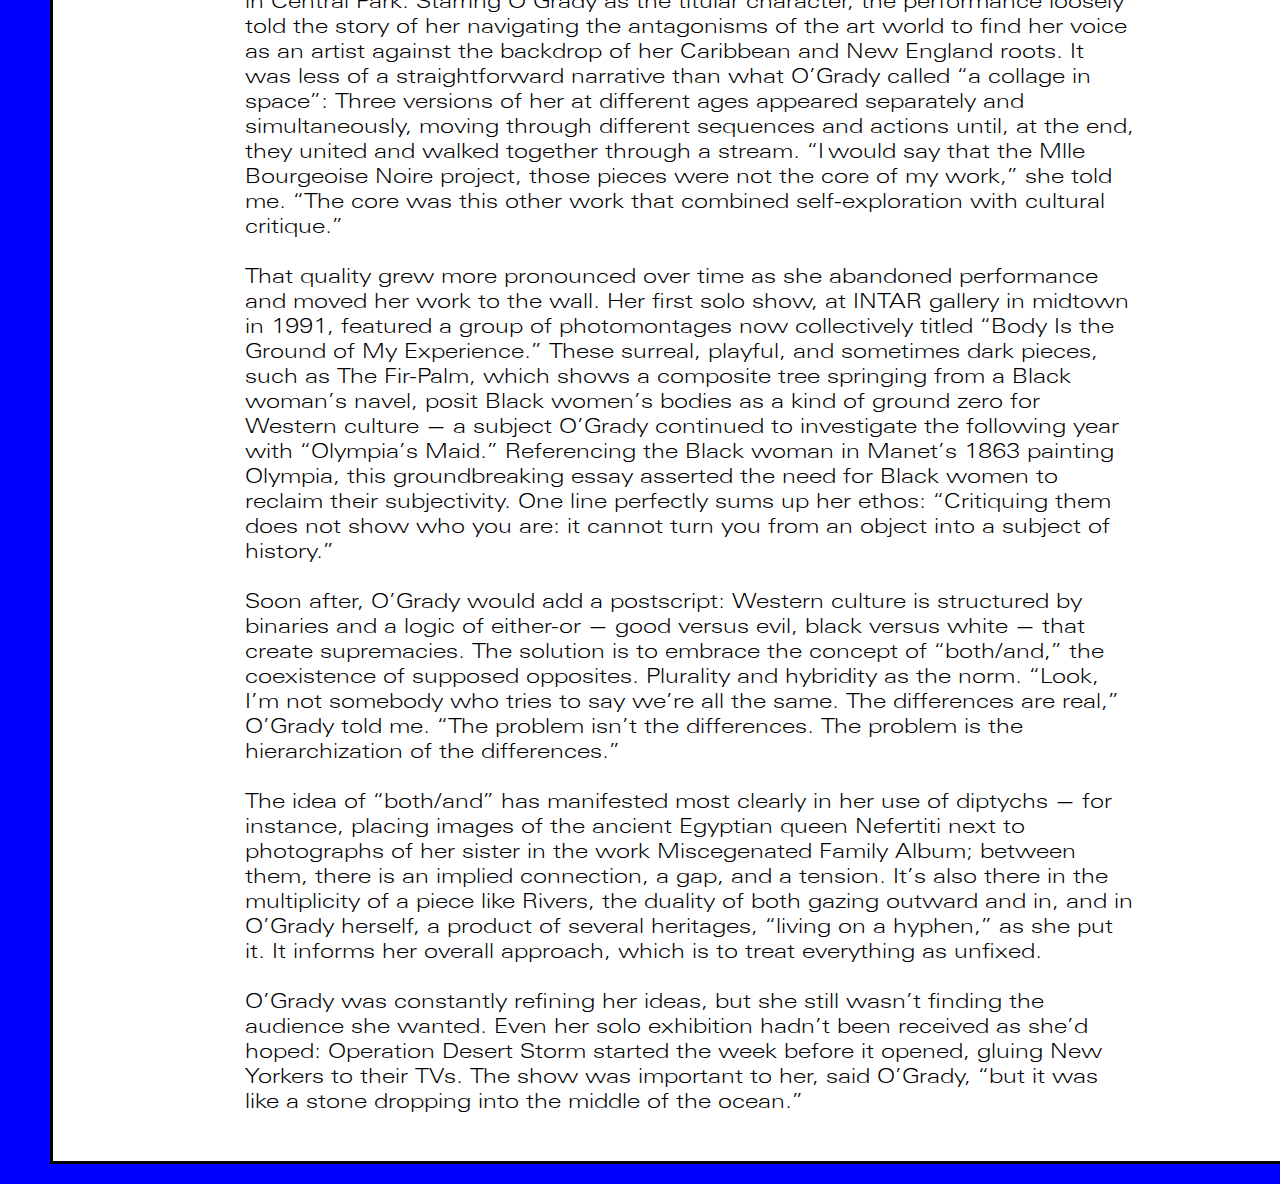
==== commit 1e8445e3: "1" ====
--- a/index.html
+++ b/index.html
@@ -4,7 +4,7 @@
     	<meta http-equiv="x-ua-compatible" content="ie=edge">
         <meta charset="utf-8"> 
        	<meta name="viewport" content="width=device-width, initial-scale=1">
-        <title>Grad Type 2 / Project 2</title>
+        <title>Grad Type 2 / P2 / O1</title>
 
         <link rel="stylesheet" href="style.css">
 
@@ -37,11 +37,14 @@
 
        
         <div class ="flex-container-one">
-            <p class="bodyone">On a very hot day in September 1983, the artist Lorraine O’Grady dressed in all white, pinned a pair of white gloves to her shirt, and joined the annual African American Day Parade in Harlem. The other participants were marching bands, Black community groups, and brands; O’Grady had entered her own float, an empty nine-by-15-foot gold-painted wooden picture frame that she’d built with friends and mounted upright on a flatbed. As it made its way along Adam Clayton Powell Jr. Boulevard, the frame captured the people and sights on both sides of the street within its gilded bounds. O’Grady had hired 15 young Black performers who walked and danced alongside it, carrying smaller golden frames that they held up before members of the crowd. Big black letters on either side of the flatbed proclaimed ART IS …
+            <p class="bodyone">On a very hot day in September 1983, the artist Lorraine O’Grady dressed in all white, pinned a pair of white gloves to her shirt, and joined the annual African American Day Parade in Harlem. The other participants were marching bands, Black community groups, and brands; O’Grady had entered her own float, an empty nine-by-15-foot gold-painted wooden picture frame that she’d built with friends and mounted upright on a flatbed. As it made its way along Adam Clayton Powell Jr. Boulevard, the frame captured the people and sights on both sides of the street within its gilded bounds. O’Grady had hired 15 young Black performers who walked and danced alongside it, carrying smaller golden frames that they held up before members of the crowd. Big black letters on either side of the flatbed proclaimed ART IS …<br><br>
 
-                O’Grady, then 48, had decided to become an artist just six years before, after two marriages, an attempt at a novel, and stints as a translator and rock critic. She was still finding her footing, running up against both a white art world that ignored and dismissed Black artists and a Black one that, she felt, was sometimes too eager to play it safe. The float was a conceptual statement, a rebuttal to a Black social-worker acquaintance who’d told her, “Avant-garde art doesn’t have anything to do with Black people!” As Art Is … rolled by, Black paradegoers smiled and posed and mugged for the frames held up by O’Grady’s performers, shouting, </p>
+                O’Grady, then 48, had decided to become an artist just six years before, after two marriages, an attempt at a novel, and stints as a translator and rock critic. She was still finding her footing, running up against both a white art world that ignored and dismissed Black artists and a Black one that, she felt, was sometimes too eager to play it safe. The float was a conceptual statement, a rebuttal to a Black social-worker acquaintance who’d told her, “Avant-garde art doesn’t have anything to do with Black people!” As Art Is … rolled by, Black paradegoers smiled and posed and mugged for the frames held up by O’Grady’s performers, shouting,<br><br> </p>
+
+                <figure>
             
-                <img class="imagetwo"src="images/imagetwo.jpg" alt="Smiling Lorraine O'Grady in her apartment in 1962 in Copenhagen."></img>
+                <img class="imagetwo"src="images/imagetwo.jpg" alt="Smiling Lorraine O'Grady in her apartment in 1962 in Copenhagen."><br><br><figcaption>Lorraine O’Grady in her apartment in1962 in Copenhagen, where she spent time after leaving her first marriage. Photo: Courtesy of Wellesley College Archives</figcaption></img>
+            </figure>
                
             </div>
 
@@ -50,13 +53,13 @@
             <div class="flex-container-two">
             
 
-                <p> “I’ve never had a more exhilarating and completely undigested experience in my life,” she later wrote.
+                <p> “I’ve never had a more exhilarating and completely undigested experience in my life,” she later wrote.<br><br>
                 
-                O’Grady hadn’t publicized Art Is … , telling just a handful of peers about it; there was no review, no public feedback aside from what she got from participants. “I thought no one had noticed,” she told an art historian many years later. It wasn’t until the late aughts that she would pull out of storage hundreds of slides taken by friends and onlookers at the parade and turn 40 of them into an installation. Once it caught curators’ attention, Art Is … would become one of her best-known works, helping to cement her belated status as a trailblazer. It only took decades.
+                O’Grady hadn’t publicized Art Is … , telling just a handful of peers about it; there was no review, no public feedback aside from what she got from participants. “I thought no one had noticed,” she told an art historian many years later. It wasn’t until the late aughts that she would pull out of storage hundreds of slides taken by friends and onlookers at the parade and turn 40 of them into an installation. Once it caught curators’ attention, Art Is … would become one of her best-known works, helping to cement her belated status as a trailblazer. It only took decades.<br><br>
                 
-                O’Grady is now 86, a warm and intellectually formidable presence. Dressing almost exclusively in black — often in a leather jacket and tight pants or leggings that hug her thin form — she wears chunky silver jewelry and favors red lipstick. She usually styles her dark curly hair up and forward in a kind of punk-inflected Afro (although the pandemic has forced it into a gray-and-white ponytail). She tends to lean toward you when she speaks, sliding smoothly between two levels of conversation: an accessible one, punctuated by her infectious laugh, and a more rarefied zone. She’s equally given to long, sometimes meandering stories and profoundly succinct expressions of complex ideas.
+                O’Grady is now 86, a warm and intellectually formidable presence. Dressing almost exclusively in black — often in a leather jacket and tight pants or leggings that hug her thin form — she wears chunky silver jewelry and favors red lipstick. She usually styles her dark curly hair up and forward in a kind of punk-inflected Afro (although the pandemic has forced it into a gray-and-white ponytail). She tends to lean toward you when she speaks, sliding smoothly between two levels of conversation: an accessible one, punctuated by her infectious laugh, and a more rarefied zone. She’s equally given to long, sometimes meandering stories and profoundly succinct expressions of complex ideas.<br><br>
                 
-                This is as true in public conversations as in private ones. Speaking at a 2015 conference at the National Museum of Women in the Arts, wearing a rubber gorilla mask as part of the anonymous feminist activist group the Guerrilla Girls, she delivered an earnest seven-minute dissection of the phrase “women and artists of color” and the way it leaves out people who are both. At the end, she quipped: “This problem is defeating us, and, I mean, it defeats me, because any time I try to get a language, it just doesn’t work on a poster!”</p>
+                This is as true in public conversations as in private ones. Speaking at a 2015 conference at the National Museum of Women in the Arts, wearing a rubber gorilla mask as part of the anonymous feminist activist group the Guerrilla Girls, she delivered an earnest seven-minute dissection of the phrase “women and artists of color” and the way it leaves out people who are both. At the end, she quipped: “This problem is defeating us, and, I mean, it defeats me, because any time I try to get a language, it just doesn’t work on a poster!”<br><br></p>
 
       
 
@@ -66,13 +69,13 @@
 </div>
 
 <div class ="flex-container-two">
-    <p>O’Grady has made art using collage, performance, photo installation, and video. She has written criticism and curated shows. She has studied Egyptology and European modernism. Through every medium and subject, she has built a body of work that asserts two key ideas: the centrality of Black women and their stories and the ways in which hybridity — of people, cultures, ideas — has shaped the modern Western world. These are also the central themes of her life, as a Black middle-class Caribbean American woman who has never fit neatly into prescribed categories. “I always felt that nobody knew my story, but if there wasn’t room for my story, then it wasn’t my problem,” she said. “It was theirs.”
+    <p>O’Grady has made art using collage, performance, photo installation, and video. She has written criticism and curated shows. She has studied Egyptology and European modernism. Through every medium and subject, she has built a body of work that asserts two key ideas: the centrality of Black women and their stories and the ways in which hybridity — of people, cultures, ideas — has shaped the modern Western world. These are also the central themes of her life, as a Black middle-class Caribbean American woman who has never fit neatly into prescribed categories. “I always felt that nobody knew my story, but if there wasn’t room for my story, then it wasn’t my problem,” she said. “It was theirs.”<br><br>
 
-        Now the artist is the most visible she’s ever been — a situation that she’s still getting used to. In November, Duke University Press published a collection of her texts, Writing in Space, 1973–2019, and the Brooklyn Museum is set to open her first-ever retrospective, “Lorraine O’Grady: Both/And,” on March 5. It not only gathers art from her entire career but also marks the debut of her first new performance persona since the early ’80s.
+        Now the artist is the most visible she’s ever been — a situation that she’s still getting used to. In November, Duke University Press published a collection of her texts, Writing in Space, 1973–2019, and the Brooklyn Museum is set to open her first-ever retrospective, “Lorraine O’Grady: Both/And,” on March 5. It not only gathers art from her entire career but also marks the debut of her first new performance persona since the early ’80s.<br><br>
         
-        O’Grady and I have known each other since 2014, when she reached out to thank me for a blog post I’d written about her. When we logged on to Zoom on a recent Friday night, she was sitting at a desk in her apartment in Westbeth — a Manhattan artists’-housing complex where she has lived since 1976 — that currently doubles as her home and office. She was in a narrow hallway between her tiny kitchen — I spotted an abundance of books, vitamin bottles, and Tupperware — and her “bedroom,” a makeshift nook with a bed wedged between a filing cabinet and two bookcases. (“This is terrible, isn’t it?” she joked.) She was more subdued than the last time I’d seen her, a few years ago. She’d been pulling a lot of all-nighters lately in order to work on the new performance, the book, and the retrospective. Still, her lower energy appeared to be about more than just exhaustion; she seemed circumspect about “making it” at 86.
+        O’Grady and I have known each other since 2014, when she reached out to thank me for a blog post I’d written about her. When we logged on to Zoom on a recent Friday night, she was sitting at a desk in her apartment in Westbeth — a Manhattan artists’-housing complex where she has lived since 1976 — that currently doubles as her home and office. She was in a narrow hallway between her tiny kitchen — I spotted an abundance of books, vitamin bottles, and Tupperware — and her “bedroom,” a makeshift nook with a bed wedged between a filing cabinet and two bookcases. (“This is terrible, isn’t it?” she joked.) She was more subdued than the last time I’d seen her, a few years ago. She’d been pulling a lot of all-nighters lately in order to work on the new performance, the book, and the retrospective. Still, her lower energy appeared to be about more than just exhaustion; she seemed circumspect about “making it” at 86.<br><br>
         
-        “The current moment is a strange one, because you can’t say nothing has changed, but you can’t say that anything significant has changed,” she said. “ ‘The Other’ has remained safely bracketed as ‘the Other.’ ” If more Black artists — and, crucially, Black women artists — are showing and selling their work now than ever before, they’re still mostly working within systems that were originally designed to exclude them. The new recognition is exciting. It also throws into relief the decades spent without it. What does it mean for an artist like O’Grady, who has spent her career as a gate-crasher, to finally be welcomed in?
+        “The current moment is a strange one, because you can’t say nothing has changed, but you can’t say that anything significant has changed,” she said. “ ‘The Other’ has remained safely bracketed as ‘the Other.’ ” If more Black artists — and, crucially, Black women artists — are showing and selling their work now than ever before, they’re still mostly working within systems that were originally designed to exclude them. The new recognition is exciting. It also throws into relief the decades spent without it. What does it mean for an artist like O’Grady, who has spent her career as a gate-crasher, to finally be welcomed in?<br><br>
 
     </p>
 
@@ -91,41 +94,41 @@
 </div>
 
 <div class="flexbox-container-three">
-    <p>Lorraine’s parents, Lena and Edwin O’Grady, were both born in Jamaica, but they met at a cricket match in Boston in the 1920s. Lorraine was born on September 21, 1934, 11 years after her older sister, Devonia. The girls grew up first on an Irish immigrant block, then a Jewish one; the little West Indian community they were part of was centered on an Episcopal church. Lena and Edwin had both come from well-educated upper- and middle-class families in Jamaica, but upon arrival in the U.S., they’d been forced into working-class jobs.
+    <p>Lorraine’s parents, Lena and Edwin O’Grady, were both born in Jamaica, but they met at a cricket match in Boston in the 1920s. Lorraine was born on September 21, 1934, 11 years after her older sister, Devonia. The girls grew up first on an Irish immigrant block, then a Jewish one; the little West Indian community they were part of was centered on an Episcopal church. Lena and Edwin had both come from well-educated upper- and middle-class families in Jamaica, but upon arrival in the U.S., they’d been forced into working-class jobs.<br><br>
 
-        Boston was a heavily white city at the time, and O’Grady said her class-conscious parents didn’t relate to many of the African Americans there, including upper-class Black Bostonians. “They felt that they were looked down on,” she said. “They had different styles, different tastes, different everything. They couldn’t bridge the gap, and they didn’t want to, actually — I think it was self-defense.” Still, she remembers that when her mother spoke to other members of the exclusive Black women’s social club she’d joined, she tried to disguise her Jamaican accent. “It would drive me nuts,” O’Grady said, “to see her contorting herself. I liked the way she talked.”
+        Boston was a heavily white city at the time, and O’Grady said her class-conscious parents didn’t relate to many of the African Americans there, including upper-class Black Bostonians. “They felt that they were looked down on,” she said. “They had different styles, different tastes, different everything. They couldn’t bridge the gap, and they didn’t want to, actually — I think it was self-defense.” Still, she remembers that when her mother spoke to other members of the exclusive Black women’s social club she’d joined, she tried to disguise her Jamaican accent. “It would drive me nuts,” O’Grady said, “to see her contorting herself. I liked the way she talked.”<br><br>
         
-        O’Grady has said her parents adhered to “British colonial values.” This meant, in part, that she received a rigorous education that would lead her to Wellesley College, which she attended on scholarship and where she was one of only a few Black women to enroll. Her studies were briefly interrupted when, in 1953, near the end of her sophomore year, she married a man she’d met through one of her former classmates — a star athlete at Tufts — and had a son with him. O’Grady managed to finish school, deciding to “get practical” and switch her major from Spanish literature to economics. She went to work as a research economist and intelligence analyst for the federal government, but the stability she’d been seeking never came.
+        O’Grady has said her parents adhered to “British colonial values.” This meant, in part, that she received a rigorous education that would lead her to Wellesley College, which she attended on scholarship and where she was one of only a few Black women to enroll. Her studies were briefly interrupted when, in 1953, near the end of her sophomore year, she married a man she’d met through one of her former classmates — a star athlete at Tufts — and had a son with him. O’Grady managed to finish school, deciding to “get practical” and switch her major from Spanish literature to economics. She went to work as a research economist and intelligence analyst for the federal government, but the stability she’d been seeking never came.<br><br>
         
-        “I had several days when I woke up and said to myself, Nobody here is ever gonna know who I am, and I have to find a way to say who I am, ” she said. So she quit her job. Her marriage had recently ended. Then her sister, Devonia, died, at the age of 38. It was the early ’60s, and O’Grady was in a moment of deep personal crisis. She left her young son with his father — a decision she still struggles with today, although they have since worked on their relationship and become closer — cashed in her retirement savings, and went to Europe, looking for a way to say who she was.
+        “I had several days when I woke up and said to myself, Nobody here is ever gonna know who I am, and I have to find a way to say who I am, ” she said. So she quit her job. Her marriage had recently ended. Then her sister, Devonia, died, at the age of 38. It was the early ’60s, and O’Grady was in a moment of deep personal crisis. She left her young son with his father — a decision she still struggles with today, although they have since worked on their relationship and become closer — cashed in her retirement savings, and went to Europe, looking for a way to say who she was.<br><br>
         
-        She wouldn’t find the right way to do it for years. By the late ’70s, she’d started (then abandoned) a novel, started (but not finished) studies at the Iowa Writers’ Workshop, married (and then separated from) a filmmaker she met at Iowa, took over a successful translation business in Chicago, and moved to New York, where she kept writing, this time rock criticism for The Village Voice and Rolling Stone. Then she got a job as an adjunct instructor at the School of Visual Arts. The art world, she realized, was one she didn’t know anything about. She went looking for books to learn more. She picked up one by the critic Lucy Lippard about conceptual art. “I had read art books before, but they hadn’t hit me,” she said. This one she read cover to cover. “I knew at the end of reading it that this was something I could do and be good at.”
+        She wouldn’t find the right way to do it for years. By the late ’70s, she’d started (then abandoned) a novel, started (but not finished) studies at the Iowa Writers’ Workshop, married (and then separated from) a filmmaker she met at Iowa, took over a successful translation business in Chicago, and moved to New York, where she kept writing, this time rock criticism for The Village Voice and Rolling Stone. Then she got a job as an adjunct instructor at the School of Visual Arts. The art world, she realized, was one she didn’t know anything about. She went looking for books to learn more. She picked up one by the critic Lucy Lippard about conceptual art. “I had read art books before, but they hadn’t hit me,” she said. This one she read cover to cover. “I knew at the end of reading it that this was something I could do and be good at.”<br><br>
         
-        Not long after that, she had a breast-cancer scare; when her biopsy came back negative, she decided to make a newspaper collage as a present for her doctor, on whom she had a crush (taking inspiration from the Surrealist André Breton, whose work she taught at SVA). She began looking through the Sunday New York Times and found herself cutting out phrases for a poem instead. When she completed it, she thought it was too good to part with. For nearly six months thereafter, she created a work every Sunday, calling the project “Cutting Out the New York Times.” By the time she was done, she had become an artist. “The problem I always had was that no matter who I was with or what I did, I got bored pretty quickly,” said O’Grady. “This was something I knew I would never get bored with, because how can I get bored? I would always be learning, and I would never, ever master it. That was part of the appeal.”
+        Not long after that, she had a breast-cancer scare; when her biopsy came back negative, she decided to make a newspaper collage as a present for her doctor, on whom she had a crush (taking inspiration from the Surrealist André Breton, whose work she taught at SVA). She began looking through the Sunday New York Times and found herself cutting out phrases for a poem instead. When she completed it, she thought it was too good to part with. For nearly six months thereafter, she created a work every Sunday, calling the project “Cutting Out the New York Times.” By the time she was done, she had become an artist. “The problem I always had was that no matter who I was with or what I did, I got bored pretty quickly,” said O’Grady. “This was something I knew I would never get bored with, because how can I get bored? I would always be learning, and I would never, ever master it. That was part of the appeal.”<br><br>
         
-        Within a few years, she started hanging out at Just Above Midtown, a nonprofit gallery devoted to avant-garde African American art that Linda Goode Bryant had opened in 1974. O’Grady found her way in by volunteering there, which she now calls a “bougie thing to do — ‘Oh, I’ll lick stamps! I’ll lick envelopes if you want!’ ” She got to know Black artists for the first time in her life, people like David Hammons, Senga Nengudi, Maren Hassinger, and Dawoud Bey. It was a community of support and possibility. “The condition of my life until I came to New York and joined Just Above Midtown was that no matter where I went, I was always going to be the only Black person in the room,” O’Grady said.
+        Within a few years, she started hanging out at Just Above Midtown, a nonprofit gallery devoted to avant-garde African American art that Linda Goode Bryant had opened in 1974. O’Grady found her way in by volunteering there, which she now calls a “bougie thing to do — ‘Oh, I’ll lick stamps! I’ll lick envelopes if you want!’ ” She got to know Black artists for the first time in her life, people like David Hammons, Senga Nengudi, Maren Hassinger, and Dawoud Bey. It was a community of support and possibility. “The condition of my life until I came to New York and joined Just Above Midtown was that no matter where I went, I was always going to be the only Black person in the room,” O’Grady said.<br><br>
         
-        Still, even among the JAM artists, she didn’t feel entirely seen; her life experience wasn’t considered a “typical” Black American narrative. Her family didn’t come from the South and hadn’t experienced American slavery; she’d grown up more class than race conscious. O’Grady has said that before she entered the art world, she considered herself “post-Black.” Coming face-to-face with racial discrimination, she embraced her Blackness — but she still identified, and continues to, as a Caribbean American, rather than as African American. “It was difficult, even in the New York art world, to mention a connection to the Caribbean without feeling as if I were somehow claiming superiority,” she told an interviewer for her Brooklyn Museum catalogue. “But what if those are the problems you are dealing with?”
+        Still, even among the JAM artists, she didn’t feel entirely seen; her life experience wasn’t considered a “typical” Black American narrative. Her family didn’t come from the South and hadn’t experienced American slavery; she’d grown up more class than race conscious. O’Grady has said that before she entered the art world, she considered herself “post-Black.” Coming face-to-face with racial discrimination, she embraced her Blackness — but she still identified, and continues to, as a Caribbean American, rather than as African American. “It was difficult, even in the New York art world, to mention a connection to the Caribbean without feeling as if I were somehow claiming superiority,” she told an interviewer for her Brooklyn Museum catalogue. “But what if those are the problems you are dealing with?”<br><br>
         
-        Rather than shrinking from this difference, O’Grady mined it for her work. In 1980, she had originally planned to attend her 25th reunion at Wellesley. Instead, she debuted a performance persona that would allow her to both enter and critique the art world at the same time: Mlle Bourgeoise Noire, otherwise known as Miss Black Middle-Class, of Boston. This avatar came to O’Grady one day as she was walking through Union Square. The artist imagined her as the winner of an international beauty pageant held in Cayenne, French Guiana, in 1955. She was, perhaps, a version of O’Grady that might have existed in an alternate reality.
+        Rather than shrinking from this difference, O’Grady mined it for her work. In 1980, she had originally planned to attend her 25th reunion at Wellesley. Instead, she debuted a performance persona that would allow her to both enter and critique the art world at the same time: Mlle Bourgeoise Noire, otherwise known as Miss Black Middle-Class, of Boston. This avatar came to O’Grady one day as she was walking through Union Square. The artist imagined her as the winner of an international beauty pageant held in Cayenne, French Guiana, in 1955. She was, perhaps, a version of O’Grady that might have existed in an alternate reality.<br><br>
         
-        One night in June, when JAM had an opening, O’Grady showed up unannounced (to everyone except Goode Bryant) wearing a crown, sash, and gown and cape she had made out of 180 pairs of white gloves, acquired from thrift stores around the city. Accompanied by her brother-in-law playing her master of ceremonies, O’Grady as Mlle Bourgeoise Noire circulated among the guests, smiling as she passed out white chrysanthemums. When she’d given them all away, she donned a pair of above-the-elbow white gloves and began to whip herself with a white cat-o’-nine-tails, before shouting a short poem that ended with the line “Black art must take more risks!!!” Then she left.
+        One night in June, when JAM had an opening, O’Grady showed up unannounced (to everyone except Goode Bryant) wearing a crown, sash, and gown and cape she had made out of 180 pairs of white gloves, acquired from thrift stores around the city. Accompanied by her brother-in-law playing her master of ceremonies, O’Grady as Mlle Bourgeoise Noire circulated among the guests, smiling as she passed out white chrysanthemums. When she’d given them all away, she donned a pair of above-the-elbow white gloves and began to whip herself with a white cat-o’-nine-tails, before shouting a short poem that ended with the line “Black art must take more risks!!!” Then she left.<br><br>
         
-        “When she told me about Mlle Bourgeoise Noire and that she wanted to do this, I wondered to myself, Will she take creative risk?” recalled Goode Bryant. “That night answered it. That took so much courage.” Goode Bryant explained that although people in the crowd knew O’Grady, they’d never seen her art and didn’t necessarily anticipate something so radical from the woman who’d been writing the gallery’s press releases. “I don’t know that I expected she would be so stark in her reveal of the layers and contradictions,” Goode Bryant said. “I knew she was on her way at that point.”</p>
+        “When she told me about Mlle Bourgeoise Noire and that she wanted to do this, I wondered to myself, Will she take creative risk?” recalled Goode Bryant. “That night answered it. That took so much courage.” Goode Bryant explained that although people in the crowd knew O’Grady, they’d never seen her art and didn’t necessarily anticipate something so radical from the woman who’d been writing the gallery’s press releases. “I don’t know that I expected she would be so stark in her reveal of the layers and contradictions,” Goode Bryant said. “I knew she was on her way at that point.”<br><br></p>
 
-    <p>The following year, O’Grady crashed another opening in the same fashion, this time for a New Museum show that featured nine white contemporary artists who adopted personae in their work. The museum had invited O’Grady to participate in an education program but not to show her own art. (Even that offer was rescinded after her guerrilla performance.) “I was furious at the segregation and the assumptions that the white art world made every day without even thinking about it,” O’Grady said. “But nobody was really saying anything. Everybody was still trying to play nice. I hadn’t been established — I had nothing to lose.” Mlle Bourgeoise Noire became her instrument for calling out the segregation of the New York art scene. Within the next two years, she organized an exhibition that featured 14 white and 14 Black artists, as well as the Art Is … performance, under the guise of the character.
+    <p>The following year, O’Grady crashed another opening in the same fashion, this time for a New Museum show that featured nine white contemporary artists who adopted personae in their work. The museum had invited O’Grady to participate in an education program but not to show her own art. (Even that offer was rescinded after her guerrilla performance.) “I was furious at the segregation and the assumptions that the white art world made every day without even thinking about it,” O’Grady said. “But nobody was really saying anything. Everybody was still trying to play nice. I hadn’t been established — I had nothing to lose.” Mlle Bourgeoise Noire became her instrument for calling out the segregation of the New York art scene. Within the next two years, she organized an exhibition that featured 14 white and 14 Black artists, as well as the Art Is … performance, under the guise of the character.<br><br>
 
-        “The thing that feels so distinctive about Lorraine is she confounds so many different people’s expectations,” said Zoé Whitley, who has curated the artist’s work and is now the director of London’s Chisenhale Gallery. When O’Grady was starting out, Whitley said, she faced a dearth of models and options — especially as a Black woman making performance art, which was relatively new and considered by many to be a white genre. She “was really pushing boundaries in terms of gender and race and class or even what art mediums she should adopt,” Whitley said. “She didn’t ask anyone for permission or wait for that to be granted; she accorded that power to herself.”
+        “The thing that feels so distinctive about Lorraine is she confounds so many different people’s expectations,” said Zoé Whitley, who has curated the artist’s work and is now the director of London’s Chisenhale Gallery. When O’Grady was starting out, Whitley said, she faced a dearth of models and options — especially as a Black woman making performance art, which was relatively new and considered by many to be a white genre. She “was really pushing boundaries in terms of gender and race and class or even what art mediums she should adopt,” Whitley said. “She didn’t ask anyone for permission or wait for that to be granted; she accorded that power to herself.”<br><br>
         
-        Not all of O’Grady’s early work was so confrontational. In 1982, she staged Rivers, First Draft, or The Woman in Red, an ensemble piece with 17 participants, in Central Park. Starring O’Grady as the titular character, the performance loosely told the story of her navigating the antagonisms of the art world to find her voice as an artist against the backdrop of her Caribbean and New England roots. It was less of a straightforward narrative than what O’Grady called “a collage in space”: Three versions of her at different ages appeared separately and simultaneously, moving through different sequences and actions until, at the end, they united and walked together through a stream. “I would say that the Mlle Bourgeoise Noire project, those pieces were not the core of my work,” she told me. “The core was this other work that combined self-exploration with cultural critique.”
+        Not all of O’Grady’s early work was so confrontational. In 1982, she staged Rivers, First Draft, or The Woman in Red, an ensemble piece with 17 participants, in Central Park. Starring O’Grady as the titular character, the performance loosely told the story of her navigating the antagonisms of the art world to find her voice as an artist against the backdrop of her Caribbean and New England roots. It was less of a straightforward narrative than what O’Grady called “a collage in space”: Three versions of her at different ages appeared separately and simultaneously, moving through different sequences and actions until, at the end, they united and walked together through a stream. “I would say that the Mlle Bourgeoise Noire project, those pieces were not the core of my work,” she told me. “The core was this other work that combined self-exploration with cultural critique.”<br><br>
         
-        That quality grew more pronounced over time as she abandoned performance and moved her work to the wall. Her first solo show, at INTAR gallery in midtown in 1991, featured a group of photomontages now collectively titled “Body Is the Ground of My Experience.” These surreal, playful, and sometimes dark pieces, such as The Fir-Palm, which shows a composite tree springing from a Black woman’s navel, posit Black women’s bodies as a kind of ground zero for Western culture — a subject O’Grady continued to investigate the following year with “Olympia’s Maid.” Referencing the Black woman in Manet’s 1863 painting Olympia, this groundbreaking essay asserted the need for Black women to reclaim their subjectivity. One line perfectly sums up her ethos: “Critiquing them does not show who you are: it cannot turn you from an object into a subject of history.”
+        That quality grew more pronounced over time as she abandoned performance and moved her work to the wall. Her first solo show, at INTAR gallery in midtown in 1991, featured a group of photomontages now collectively titled “Body Is the Ground of My Experience.” These surreal, playful, and sometimes dark pieces, such as The Fir-Palm, which shows a composite tree springing from a Black woman’s navel, posit Black women’s bodies as a kind of ground zero for Western culture — a subject O’Grady continued to investigate the following year with “Olympia’s Maid.” Referencing the Black woman in Manet’s 1863 painting Olympia, this groundbreaking essay asserted the need for Black women to reclaim their subjectivity. One line perfectly sums up her ethos: “Critiquing them does not show who you are: it cannot turn you from an object into a subject of history.”<br><br>
         
-        Soon after, O’Grady would add a postscript: Western culture is structured by binaries and a logic of either-or — good versus evil, black versus white — that create supremacies. The solution is to embrace the concept of “both/and,” the coexistence of supposed opposites. Plurality and hybridity as the norm. “Look, I’m not somebody who tries to say we’re all the same. The differences are real,” O’Grady told me. “The problem isn’t the differences. The problem is the hierarchization of the differences.”
+        Soon after, O’Grady would add a postscript: Western culture is structured by binaries and a logic of either-or — good versus evil, black versus white — that create supremacies. The solution is to embrace the concept of “both/and,” the coexistence of supposed opposites. Plurality and hybridity as the norm. “Look, I’m not somebody who tries to say we’re all the same. The differences are real,” O’Grady told me. “The problem isn’t the differences. The problem is the hierarchization of the differences.”<br><br>
         
-        The idea of “both/and” has manifested most clearly in her use of diptychs — for instance, placing images of the ancient Egyptian queen Nefertiti next to photographs of her sister in the work Miscegenated Family Album; between them, there is an implied connection, a gap, and a tension. It’s also there in the multiplicity of a piece like Rivers, the duality of both gazing outward and in, and in O’Grady herself, a product of several heritages, “living on a hyphen,” as she put it. It informs her overall approach, which is to treat everything as unfixed.
+        The idea of “both/and” has manifested most clearly in her use of diptychs — for instance, placing images of the ancient Egyptian queen Nefertiti next to photographs of her sister in the work Miscegenated Family Album; between them, there is an implied connection, a gap, and a tension. It’s also there in the multiplicity of a piece like Rivers, the duality of both gazing outward and in, and in O’Grady herself, a product of several heritages, “living on a hyphen,” as she put it. It informs her overall approach, which is to treat everything as unfixed.<br><br>
         
-        O’Grady was constantly refining her ideas, but she still wasn’t finding the audience she wanted. Even her solo exhibition hadn’t been received as she’d hoped: Operation Desert Storm started the week before it opened, gluing New Yorkers to their TVs. The show was important to her, said O’Grady, “but it was like a stone dropping into the middle of the ocean.”</p>
+        O’Grady was constantly refining her ideas, but she still wasn’t finding the audience she wanted. Even her solo exhibition hadn’t been received as she’d hoped: Operation Desert Storm started the week before it opened, gluing New Yorkers to their TVs. The show was important to her, said O’Grady, “but it was like a stone dropping into the middle of the ocean.”<br><br></p>
 </div>
         
     </body>
--- a/style.css
+++ b/style.css
@@ -42,6 +42,7 @@
 
 p{
   font-family: 'Universe';
+  line-height: 25px;
 }
 
 .intro {
@@ -71,6 +72,7 @@
   padding-right:30px;
   margin:0%;
   padding-top:60px;
+  line-height: 90px;
 
  
 }
@@ -108,6 +110,7 @@
   border-top:none;
   margin-top:0;
   margin-right:0;
+  line-height: 35px;
 
 }
 
@@ -185,6 +188,7 @@
 .bodyone{
   display: flex;
   flex-direction: column;
+  flex-grow: inherit;
   width:50%;
   padding-top:20px;
   padding-left:30px;
@@ -206,7 +210,18 @@
 .imagetwo{
   display:flex;
   flex-direction: row;
-  max-width:48%;
+  max-width:100%;
+  padding:0px;
+  border-right:none;
+  border-bottom: none;
+  align-items: center;
+
+}
+
+figure{
+  display:flex;
+  flex-direction: column;
+  max-width:40%;
   border-color: black;
   border-style:solid;
   border-top:none;
@@ -218,12 +233,40 @@
 
 }
 
+figcaption{
+  display:flex;
+  flex-direction: column;
+  width:128%;
+
+  justify-content: center;
+  justify-items: center;
+  padding-left:10px;
+  font-family: "universe";
+  font-size: 14px;;
+
+  border-top: 3px solid black;
+  padding-left: 70px;
+  padding-right: 70px;
+
+  height: 80px;
+  padding-top: 80px;
+  font-style: italic;
+  font-weight: 800;
+  
+
+}
+
+figcaption:hover{
+
+color:blue;
+}
+
 .pullquote {
   display:flex;
   flex-direction: row;
   flex-wrap:wrap;
  justify-content: center;
- padding-top:1.5%;
+ padding-top:40px;
   text-align: left;
   margin:0%;
   font-family: "Sharp";
